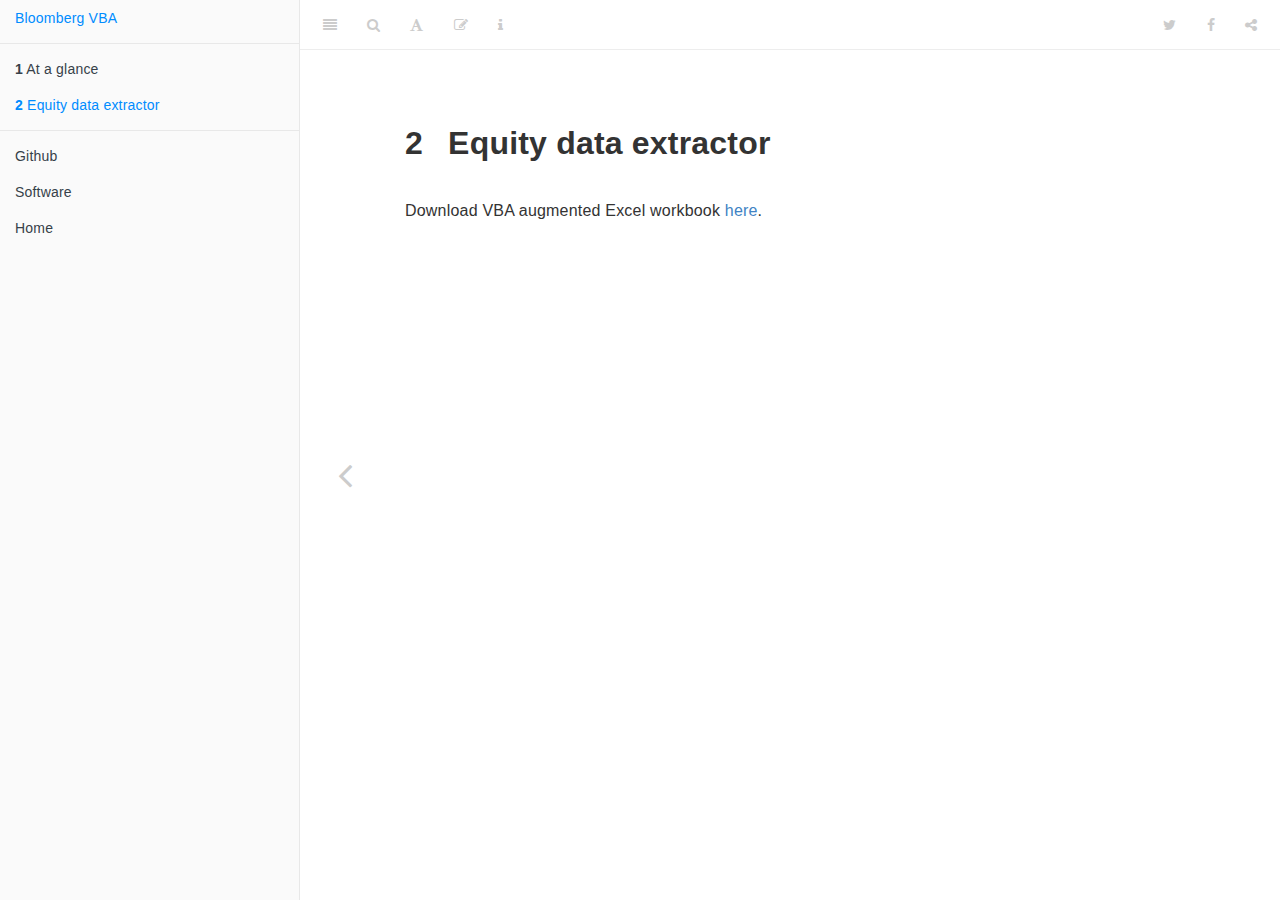
==== _book/equity-data-extractor.html @ 4c03744c "Initial commit" ====
<!DOCTYPE html>
<html xmlns="http://www.w3.org/1999/xhtml" lang="" xml:lang="">
<head>

  <meta charset="utf-8" />
  <meta http-equiv="X-UA-Compatible" content="IE=edge" />
  <title>2 Equity data extractor | Full stack data-science finance (small) project</title>
  <meta name="description" content="fintech" />
  <meta name="generator" content="bookdown 0.14 and GitBook 2.6.7" />

  <meta property="og:title" content="2 Equity data extractor | Full stack data-science finance (small) project" />
  <meta property="og:type" content="book" />
  
  
  <meta property="og:description" content="fintech" />
  <meta name="github-repo" content="bautheac/MLWorkshop" />

  <meta name="twitter:card" content="summary" />
  <meta name="twitter:title" content="2 Equity data extractor | Full stack data-science finance (small) project" />
  
  <meta name="twitter:description" content="fintech" />
  

<meta name="author" content="Olivier Bauthéac" />


<meta name="date" content="2019-10-09" />

  <meta name="viewport" content="width=device-width, initial-scale=1" />
  <meta name="apple-mobile-web-app-capable" content="yes" />
  <meta name="apple-mobile-web-app-status-bar-style" content="black" />
  
  
<link rel="prev" href="index.html"/>

<script src="book_assets/jquery-2.2.3/jquery.min.js"></script>
<link href="book_assets/gitbook-2.6.7/css/style.css" rel="stylesheet" />
<link href="book_assets/gitbook-2.6.7/css/plugin-table.css" rel="stylesheet" />
<link href="book_assets/gitbook-2.6.7/css/plugin-bookdown.css" rel="stylesheet" />
<link href="book_assets/gitbook-2.6.7/css/plugin-highlight.css" rel="stylesheet" />
<link href="book_assets/gitbook-2.6.7/css/plugin-search.css" rel="stylesheet" />
<link href="book_assets/gitbook-2.6.7/css/plugin-fontsettings.css" rel="stylesheet" />
<link href="book_assets/gitbook-2.6.7/css/plugin-clipboard.css" rel="stylesheet" />












<link rel="stylesheet" href="style.css" type="text/css" />
</head>

<body>



  <div class="book without-animation with-summary font-size-2 font-family-1" data-basepath=".">

    <div class="book-summary">
      <nav role="navigation">

<ul class="summary">
<li><a href="./">Bloomberg VBA</a></li>

<li class="divider"></li>
<li class="chapter" data-level="1" data-path="index.html"><a href="index.html"><i class="fa fa-check"></i><b>1</b> At a glance</a></li>
<li class="chapter" data-level="2" data-path="equity-data-extractor.html"><a href="equity-data-extractor.html"><i class="fa fa-check"></i><b>2</b> Equity data extractor</a></li>
<li class="divider"></li>
<li><a href="https://github.com/bautheac/BloombergVBA">Github</a></li>
<li><a href="http://bautheac.com/software.html">Software</a></li>
<li><a href="http://bautheac.com/index.html">Home</a></li>

</ul>

      </nav>
    </div>

    <div class="book-body">
      <div class="body-inner">
        <div class="book-header" role="navigation">
          <h1>
            <i class="fa fa-circle-o-notch fa-spin"></i><a href="./">Full stack data-science finance (small) project</a>
          </h1>
        </div>

        <div class="page-wrapper" tabindex="-1" role="main">
          <div class="page-inner">

            <section class="normal" id="section-">
<div id="equity-data-extractor" class="section level1">
<h1><span class="header-section-number">2</span> Equity data extractor</h1>
<p>Download VBA augmented Excel workbook <a href="./assets/pullit.xlsm">here</a>.</p>

</div>
<div id="disqus_thread"></div>
<script>
(function() { // DON'T EDIT BELOW THIS LINE
var d = document, s = d.createElement('script');
s.src = '//bautheac.disqus.com/embed.js';
s.setAttribute('data-timestamp', +new Date());
(d.head || d.body).appendChild(s);
})();
</script>
<noscript>Please enable JavaScript to view the
<a href="https://disqus.com/?ref_noscript">
  comments powered by Disqus.</a></noscript>
            </section>

          </div>
        </div>
      </div>
<a href="index.html" class="navigation navigation-prev navigation-unique" aria-label="Previous page"><i class="fa fa-angle-left"></i></a>

    </div>
  </div>
<script src="book_assets/gitbook-2.6.7/js/app.min.js"></script>
<script src="book_assets/gitbook-2.6.7/js/lunr.js"></script>
<script src="book_assets/gitbook-2.6.7/js/clipboard.min.js"></script>
<script src="book_assets/gitbook-2.6.7/js/plugin-search.js"></script>
<script src="book_assets/gitbook-2.6.7/js/plugin-sharing.js"></script>
<script src="book_assets/gitbook-2.6.7/js/plugin-fontsettings.js"></script>
<script src="book_assets/gitbook-2.6.7/js/plugin-bookdown.js"></script>
<script src="book_assets/gitbook-2.6.7/js/jquery.highlight.js"></script>
<script src="book_assets/gitbook-2.6.7/js/plugin-clipboard.js"></script>
<script>
gitbook.require(["gitbook"], function(gitbook) {
gitbook.start({
"sharing": {
"github": false,
"facebook": true,
"twitter": true,
"google": false,
"linkedin": false,
"weibo": false,
"instapaper": false,
"vk": false,
"all": ["facebook", "google", "twitter", "linkedin", "weibo", "instapaper"]
},
"fontsettings": {
"theme": "white",
"family": "sans",
"size": 2
},
"edit": {
"link": "https://github.com/bautheac/MLWorkshop/edit/master/01-equity.rmd",
"text": "Edit"
},
"history": {
"link": null,
"text": null
},
"download": null,
"toc": {
"collapse": "subsection"
}
});
});
</script>

</body>

</html>
---- _book/book_assets/gitbook-2.6.7/css/style.css ----
/*! normalize.css v2.1.0 | MIT License | git.io/normalize */img,legend{border:0}*,.fa{-webkit-font-smoothing:antialiased}.fa-ul>li,sub,sup{position:relative}.book .book-body .page-wrapper .page-inner section.normal hr:after,.book-langs-index .inner .languages:after,.buttons:after,.dropdown-menu .buttons:after{clear:both}body,html{-ms-text-size-adjust:100%;-webkit-text-size-adjust:100%}article,aside,details,figcaption,figure,footer,header,hgroup,main,nav,section,summary{display:block}audio,canvas,video{display:inline-block}.hidden,[hidden]{display:none}audio:not([controls]){display:none;height:0}html{font-family:sans-serif}body,figure{margin:0}a:focus{outline:dotted thin}a:active,a:hover{outline:0}h1{font-size:2em;margin:.67em 0}abbr[title]{border-bottom:1px dotted}b,strong{font-weight:700}dfn{font-style:italic}hr{-moz-box-sizing:content-box;box-sizing:content-box;height:0}mark{background:#ff0;color:#000}code,kbd,pre,samp{font-family:monospace,serif;font-size:1em}pre{white-space:pre-wrap}q{quotes:"\201C" "\201D" "\2018" "\2019"}small{font-size:80%}sub,sup{font-size:75%;line-height:0;vertical-align:baseline}sup{top:-.5em}sub{bottom:-.25em}svg:not(:root){overflow:hidden}fieldset{border:1px solid silver;margin:0 2px;padding:.35em .625em .75em}legend{padding:0}button,input,select,textarea{font-family:inherit;font-size:100%;margin:0}button,input{line-height:normal}button,select{text-transform:none}button,html input[type=button],input[type=reset],input[type=submit]{-webkit-appearance:button;cursor:pointer}button[disabled],html input[disabled]{cursor:default}input[type=checkbox],input[type=radio]{box-sizing:border-box;padding:0}input[type=search]{-webkit-appearance:textfield;-moz-box-sizing:content-box;-webkit-box-sizing:content-box;box-sizing:content-box}input[type=search]::-webkit-search-cancel-button{margin-right:10px;}button::-moz-focus-inner,input::-moz-focus-inner{border:0;padding:0}textarea{overflow:auto;vertical-align:top}table{border-collapse:collapse;border-spacing:0}/*!
 * Preboot v2
 *
 * Open sourced under MIT license by @mdo.
 * Some variables and mixins from Bootstrap (Apache 2 license).
 */.link-inherit,.link-inherit:focus,.link-inherit:hover{color:inherit}.fa,.fa-stack{display:inline-block}/*!
 *  Font Awesome 4.1.0 by @davegandy - http://fontawesome.io - @fontawesome
 *  License - http://fontawesome.io/license (Font: SIL OFL 1.1, CSS: MIT License)
 */@font-face{font-family:FontAwesome;src:url(./fontawesome/fontawesome-webfont.ttf?v=4.1.0) format('truetype');font-weight:400;font-style:normal}.fa{font-family:FontAwesome;font-style:normal;font-weight:400;line-height:1;-moz-osx-font-smoothing:grayscale}.book .book-header,.book .book-summary{font-family:"Helvetica Neue",Helvetica,Arial,sans-serif}.fa-lg{font-size:1.33333333em;line-height:.75em;vertical-align:-15%}.fa-2x{font-size:2em}.fa-3x{font-size:3em}.fa-4x{font-size:4em}.fa-5x{font-size:5em}.fa-fw{width:1.28571429em;text-align:center}.fa-ul{padding-left:0;margin-left:2.14285714em;list-style-type:none}.fa-li{position:absolute;left:-2.14285714em;width:2.14285714em;top:.14285714em;text-align:center}.fa-li.fa-lg{left:-1.85714286em}.fa-border{padding:.2em .25em .15em;border:.08em solid #eee;border-radius:.1em}.pull-right{float:right}.pull-left{float:left}.fa.pull-left{margin-right:.3em}.fa.pull-right{margin-left:.3em}.fa-spin{-webkit-animation:spin 2s infinite linear;-moz-animation:spin 2s infinite linear;-o-animation:spin 2s infinite linear;animation:spin 2s infinite linear}@-moz-keyframes spin{0%{-moz-transform:rotate(0)}100%{-moz-transform:rotate(359deg)}}@-webkit-keyframes spin{0%{-webkit-transform:rotate(0)}100%{-webkit-transform:rotate(359deg)}}@-o-keyframes spin{0%{-o-transform:rotate(0)}100%{-o-transform:rotate(359deg)}}@keyframes spin{0%{-webkit-transform:rotate(0);transform:rotate(0)}100%{-webkit-transform:rotate(359deg);transform:rotate(359deg)}}.fa-rotate-90{filter:progid:DXImageTransform.Microsoft.BasicImage(rotation=1);-webkit-transform:rotate(90deg);-moz-transform:rotate(90deg);-ms-transform:rotate(90deg);-o-transform:rotate(90deg);transform:rotate(90deg)}.fa-rotate-180{filter:progid:DXImageTransform.Microsoft.BasicImage(rotation=2);-webkit-transform:rotate(180deg);-moz-transform:rotate(180deg);-ms-transform:rotate(180deg);-o-transform:rotate(180deg);transform:rotate(180deg)}.fa-rotate-270{filter:progid:DXImageTransform.Microsoft.BasicImage(rotation=3);-webkit-transform:rotate(270deg);-moz-transform:rotate(270deg);-ms-transform:rotate(270deg);-o-transform:rotate(270deg);transform:rotate(270deg)}.fa-flip-horizontal{filter:progid:DXImageTransform.Microsoft.BasicImage(rotation=0, mirror=1);-webkit-transform:scale(-1,1);-moz-transform:scale(-1,1);-ms-transform:scale(-1,1);-o-transform:scale(-1,1);transform:scale(-1,1)}.fa-flip-vertical{filter:progid:DXImageTransform.Microsoft.BasicImage(rotation=2, mirror=1);-webkit-transform:scale(1,-1);-moz-transform:scale(1,-1);-ms-transform:scale(1,-1);-o-transform:scale(1,-1);transform:scale(1,-1)}.fa-stack{position:relative;width:2em;height:2em;line-height:2em;vertical-align:middle}.fa-stack-1x,.fa-stack-2x{position:absolute;left:0;width:100%;text-align:center}.fa-stack-1x{line-height:inherit}.fa-stack-2x{font-size:2em}.fa-inverse{color:#fff}.fa-glass:before{content:"\f000"}.fa-music:before{content:"\f001"}.fa-search:before{content:"\f002"}.fa-envelope-o:before{content:"\f003"}.fa-heart:before{content:"\f004"}.fa-star:before{content:"\f005"}.fa-star-o:before{content:"\f006"}.fa-user:before{content:"\f007"}.fa-film:before{content:"\f008"}.fa-th-large:before{content:"\f009"}.fa-th:before{content:"\f00a"}.fa-th-list:before{content:"\f00b"}.fa-check:before{content:"\f00c"}.fa-times:before{content:"\f00d"}.fa-search-plus:before{content:"\f00e"}.fa-search-minus:before{content:"\f010"}.fa-power-off:before{content:"\f011"}.fa-signal:before{content:"\f012"}.fa-cog:before,.fa-gear:before{content:"\f013"}.fa-trash-o:before{content:"\f014"}.fa-home:before{content:"\f015"}.fa-file-o:before{content:"\f016"}.fa-clock-o:before{content:"\f017"}.fa-road:before{content:"\f018"}.fa-download:before{content:"\f019"}.fa-arrow-circle-o-down:before{content:"\f01a"}.fa-arrow-circle-o-up:before{content:"\f01b"}.fa-inbox:before{content:"\f01c"}.fa-play-circle-o:before{content:"\f01d"}.fa-repeat:before,.fa-rotate-right:before{content:"\f01e"}.fa-refresh:before{content:"\f021"}.fa-list-alt:before{content:"\f022"}.fa-lock:before{content:"\f023"}.fa-flag:before{content:"\f024"}.fa-headphones:before{content:"\f025"}.fa-volume-off:before{content:"\f026"}.fa-volume-down:before{content:"\f027"}.fa-volume-up:before{content:"\f028"}.fa-qrcode:before{content:"\f029"}.fa-barcode:before{content:"\f02a"}.fa-tag:before{content:"\f02b"}.fa-tags:before{content:"\f02c"}.fa-book:before{content:"\f02d"}.fa-bookmark:before{content:"\f02e"}.fa-print:before{content:"\f02f"}.fa-camera:before{content:"\f030"}.fa-font:before{content:"\f031"}.fa-bold:before{content:"\f032"}.fa-italic:before{content:"\f033"}.fa-text-height:before{content:"\f034"}.fa-text-width:before{content:"\f035"}.fa-align-left:before{content:"\f036"}.fa-align-center:before{content:"\f037"}.fa-align-right:before{content:"\f038"}.fa-align-justify:before{content:"\f039"}.fa-list:before{content:"\f03a"}.fa-dedent:before,.fa-outdent:before{content:"\f03b"}.fa-indent:before{content:"\f03c"}.fa-video-camera:before{content:"\f03d"}.fa-image:before,.fa-photo:before,.fa-picture-o:before{content:"\f03e"}.fa-pencil:before{content:"\f040"}.fa-map-marker:before{content:"\f041"}.fa-adjust:before{content:"\f042"}.fa-tint:before{content:"\f043"}.fa-edit:before,.fa-pencil-square-o:before{content:"\f044"}.fa-share-square-o:before{content:"\f045"}.fa-check-square-o:before{content:"\f046"}.fa-arrows:before{content:"\f047"}.fa-step-backward:before{content:"\f048"}.fa-fast-backward:before{content:"\f049"}.fa-backward:before{content:"\f04a"}.fa-play:before{content:"\f04b"}.fa-pause:before{content:"\f04c"}.fa-stop:before{content:"\f04d"}.fa-forward:before{content:"\f04e"}.fa-fast-forward:before{content:"\f050"}.fa-step-forward:before{content:"\f051"}.fa-eject:before{content:"\f052"}.fa-chevron-left:before{content:"\f053"}.fa-chevron-right:before{content:"\f054"}.fa-plus-circle:before{content:"\f055"}.fa-minus-circle:before{content:"\f056"}.fa-times-circle:before{content:"\f057"}.fa-check-circle:before{content:"\f058"}.fa-question-circle:before{content:"\f059"}.fa-info-circle:before{content:"\f05a"}.fa-crosshairs:before{content:"\f05b"}.fa-times-circle-o:before{content:"\f05c"}.fa-check-circle-o:before{content:"\f05d"}.fa-ban:before{content:"\f05e"}.fa-arrow-left:before{content:"\f060"}.fa-arrow-right:before{content:"\f061"}.fa-arrow-up:before{content:"\f062"}.fa-arrow-down:before{content:"\f063"}.fa-mail-forward:before,.fa-share:before{content:"\f064"}.fa-expand:before{content:"\f065"}.fa-compress:before{content:"\f066"}.fa-plus:before{content:"\f067"}.fa-minus:before{content:"\f068"}.fa-asterisk:before{content:"\f069"}.fa-exclamation-circle:before{content:"\f06a"}.fa-gift:before{content:"\f06b"}.fa-leaf:before{content:"\f06c"}.fa-fire:before{content:"\f06d"}.fa-eye:before{content:"\f06e"}.fa-eye-slash:before{content:"\f070"}.fa-exclamation-triangle:before,.fa-warning:before{content:"\f071"}.fa-plane:before{content:"\f072"}.fa-calendar:before{content:"\f073"}.fa-random:before{content:"\f074"}.fa-comment:before{content:"\f075"}.fa-magnet:before{content:"\f076"}.fa-chevron-up:before{content:"\f077"}.fa-chevron-down:before{content:"\f078"}.fa-retweet:before{content:"\f079"}.fa-shopping-cart:before{content:"\f07a"}.fa-folder:before{content:"\f07b"}.fa-folder-open:before{content:"\f07c"}.fa-arrows-v:before{content:"\f07d"}.fa-arrows-h:before{content:"\f07e"}.fa-bar-chart-o:before{content:"\f080"}.fa-twitter-square:before{content:"\f081"}.fa-facebook-square:before{content:"\f082"}.fa-camera-retro:before{content:"\f083"}.fa-key:before{content:"\f084"}.fa-cogs:before,.fa-gears:before{content:"\f085"}.fa-comments:before{content:"\f086"}.fa-thumbs-o-up:before{content:"\f087"}.fa-thumbs-o-down:before{content:"\f088"}.fa-star-half:before{content:"\f089"}.fa-heart-o:before{content:"\f08a"}.fa-sign-out:before{content:"\f08b"}.fa-linkedin-square:before{content:"\f08c"}.fa-thumb-tack:before{content:"\f08d"}.fa-external-link:before{content:"\f08e"}.fa-sign-in:before{content:"\f090"}.fa-trophy:before{content:"\f091"}.fa-github-square:before{content:"\f092"}.fa-upload:before{content:"\f093"}.fa-lemon-o:before{content:"\f094"}.fa-phone:before{content:"\f095"}.fa-square-o:before{content:"\f096"}.fa-bookmark-o:before{content:"\f097"}.fa-phone-square:before{content:"\f098"}.fa-twitter:before{content:"\f099"}.fa-facebook:before{content:"\f09a"}.fa-github:before{content:"\f09b"}.fa-unlock:before{content:"\f09c"}.fa-credit-card:before{content:"\f09d"}.fa-rss:before{content:"\f09e"}.fa-hdd-o:before{content:"\f0a0"}.fa-bullhorn:before{content:"\f0a1"}.fa-bell:before{content:"\f0f3"}.fa-certificate:before{content:"\f0a3"}.fa-hand-o-right:before{content:"\f0a4"}.fa-hand-o-left:before{content:"\f0a5"}.fa-hand-o-up:before{content:"\f0a6"}.fa-hand-o-down:before{content:"\f0a7"}.fa-arrow-circle-left:before{content:"\f0a8"}.fa-arrow-circle-right:before{content:"\f0a9"}.fa-arrow-circle-up:before{content:"\f0aa"}.fa-arrow-circle-down:before{content:"\f0ab"}.fa-globe:before{content:"\f0ac"}.fa-wrench:before{content:"\f0ad"}.fa-tasks:before{content:"\f0ae"}.fa-filter:before{content:"\f0b0"}.fa-briefcase:before{content:"\f0b1"}.fa-arrows-alt:before{content:"\f0b2"}.fa-group:before,.fa-users:before{content:"\f0c0"}.fa-chain:before,.fa-link:before{content:"\f0c1"}.fa-cloud:before{content:"\f0c2"}.fa-flask:before{content:"\f0c3"}.fa-cut:before,.fa-scissors:before{content:"\f0c4"}.fa-copy:before,.fa-files-o:before{content:"\f0c5"}.fa-paperclip:before{content:"\f0c6"}.fa-floppy-o:before,.fa-save:before{content:"\f0c7"}.fa-square:before{content:"\f0c8"}.fa-bars:before,.fa-navicon:before,.fa-reorder:before{content:"\f0c9"}.fa-list-ul:before{content:"\f0ca"}.fa-list-ol:before{content:"\f0cb"}.fa-strikethrough:before{content:"\f0cc"}.fa-underline:before{content:"\f0cd"}.fa-table:before{content:"\f0ce"}.fa-magic:before{content:"\f0d0"}.fa-truck:before{content:"\f0d1"}.fa-pinterest:before{content:"\f0d2"}.fa-pinterest-square:before{content:"\f0d3"}.fa-google-plus-square:before{content:"\f0d4"}.fa-google-plus:before{content:"\f0d5"}.fa-money:before{content:"\f0d6"}.fa-caret-down:before{content:"\f0d7"}.fa-caret-up:before{content:"\f0d8"}.fa-caret-left:before{content:"\f0d9"}.fa-caret-right:before{content:"\f0da"}.fa-columns:before{content:"\f0db"}.fa-sort:before,.fa-unsorted:before{content:"\f0dc"}.fa-sort-desc:before,.fa-sort-down:before{content:"\f0dd"}.fa-sort-asc:before,.fa-sort-up:before{content:"\f0de"}.fa-envelope:before{content:"\f0e0"}.fa-linkedin:before{content:"\f0e1"}.fa-rotate-left:before,.fa-undo:before{content:"\f0e2"}.fa-gavel:before,.fa-legal:before{content:"\f0e3"}.fa-dashboard:before,.fa-tachometer:before{content:"\f0e4"}.fa-comment-o:before{content:"\f0e5"}.fa-comments-o:before{content:"\f0e6"}.fa-bolt:before,.fa-flash:before{content:"\f0e7"}.fa-sitemap:before{content:"\f0e8"}.fa-umbrella:before{content:"\f0e9"}.fa-clipboard:before,.fa-paste:before{content:"\f0ea"}.fa-lightbulb-o:before{content:"\f0eb"}.fa-exchange:before{content:"\f0ec"}.fa-cloud-download:before{content:"\f0ed"}.fa-cloud-upload:before{content:"\f0ee"}.fa-user-md:before{content:"\f0f0"}.fa-stethoscope:before{content:"\f0f1"}.fa-suitcase:before{content:"\f0f2"}.fa-bell-o:before{content:"\f0a2"}.fa-coffee:before{content:"\f0f4"}.fa-cutlery:before{content:"\f0f5"}.fa-file-text-o:before{content:"\f0f6"}.fa-building-o:before{content:"\f0f7"}.fa-hospital-o:before{content:"\f0f8"}.fa-ambulance:before{content:"\f0f9"}.fa-medkit:before{content:"\f0fa"}.fa-fighter-jet:before{content:"\f0fb"}.fa-beer:before{content:"\f0fc"}.fa-h-square:before{content:"\f0fd"}.fa-plus-square:before{content:"\f0fe"}.fa-angle-double-left:before{content:"\f100"}.fa-angle-double-right:before{content:"\f101"}.fa-angle-double-up:before{content:"\f102"}.fa-angle-double-down:before{content:"\f103"}.fa-angle-left:before{content:"\f104"}.fa-angle-right:before{content:"\f105"}.fa-angle-up:before{content:"\f106"}.fa-angle-down:before{content:"\f107"}.fa-desktop:before{content:"\f108"}.fa-laptop:before{content:"\f109"}.fa-tablet:before{content:"\f10a"}.fa-mobile-phone:before,.fa-mobile:before{content:"\f10b"}.fa-circle-o:before{content:"\f10c"}.fa-quote-left:before{content:"\f10d"}.fa-quote-right:before{content:"\f10e"}.fa-spinner:before{content:"\f110"}.fa-circle:before{content:"\f111"}.fa-mail-reply:before,.fa-reply:before{content:"\f112"}.fa-github-alt:before{content:"\f113"}.fa-folder-o:before{content:"\f114"}.fa-folder-open-o:before{content:"\f115"}.fa-smile-o:before{content:"\f118"}.fa-frown-o:before{content:"\f119"}.fa-meh-o:before{content:"\f11a"}.fa-gamepad:before{content:"\f11b"}.fa-keyboard-o:before{content:"\f11c"}.fa-flag-o:before{content:"\f11d"}.fa-flag-checkered:before{content:"\f11e"}.fa-terminal:before{content:"\f120"}.fa-code:before{content:"\f121"}.fa-mail-reply-all:before,.fa-reply-all:before{content:"\f122"}.fa-star-half-empty:before,.fa-star-half-full:before,.fa-star-half-o:before{content:"\f123"}.fa-location-arrow:before{content:"\f124"}.fa-crop:before{content:"\f125"}.fa-code-fork:before{content:"\f126"}.fa-chain-broken:before,.fa-unlink:before{content:"\f127"}.fa-question:before{content:"\f128"}.fa-info:before{content:"\f129"}.fa-exclamation:before{content:"\f12a"}.fa-superscript:before{content:"\f12b"}.fa-subscript:before{content:"\f12c"}.fa-eraser:before{content:"\f12d"}.fa-puzzle-piece:before{content:"\f12e"}.fa-microphone:before{content:"\f130"}.fa-microphone-slash:before{content:"\f131"}.fa-shield:before{content:"\f132"}.fa-calendar-o:before{content:"\f133"}.fa-fire-extinguisher:before{content:"\f134"}.fa-rocket:before{content:"\f135"}.fa-maxcdn:before{content:"\f136"}.fa-chevron-circle-left:before{content:"\f137"}.fa-chevron-circle-right:before{content:"\f138"}.fa-chevron-circle-up:before{content:"\f139"}.fa-chevron-circle-down:before{content:"\f13a"}.fa-html5:before{content:"\f13b"}.fa-css3:before{content:"\f13c"}.fa-anchor:before{content:"\f13d"}.fa-unlock-alt:before{content:"\f13e"}.fa-bullseye:before{content:"\f140"}.fa-ellipsis-h:before{content:"\f141"}.fa-ellipsis-v:before{content:"\f142"}.fa-rss-square:before{content:"\f143"}.fa-play-circle:before{content:"\f144"}.fa-ticket:before{content:"\f145"}.fa-minus-square:before{content:"\f146"}.fa-minus-square-o:before{content:"\f147"}.fa-level-up:before{content:"\f148"}.fa-level-down:before{content:"\f149"}.fa-check-square:before{content:"\f14a"}.fa-pencil-square:before{content:"\f14b"}.fa-external-link-square:before{content:"\f14c"}.fa-share-square:before{content:"\f14d"}.fa-compass:before{content:"\f14e"}.fa-caret-square-o-down:before,.fa-toggle-down:before{content:"\f150"}.fa-caret-square-o-up:before,.fa-toggle-up:before{content:"\f151"}.fa-caret-square-o-right:before,.fa-toggle-right:before{content:"\f152"}.fa-eur:before,.fa-euro:before{content:"\f153"}.fa-gbp:before{content:"\f154"}.fa-dollar:before,.fa-usd:before{content:"\f155"}.fa-inr:before,.fa-rupee:before{content:"\f156"}.fa-cny:before,.fa-jpy:before,.fa-rmb:before,.fa-yen:before{content:"\f157"}.fa-rouble:before,.fa-rub:before,.fa-ruble:before{content:"\f158"}.fa-krw:before,.fa-won:before{content:"\f159"}.fa-bitcoin:before,.fa-btc:before{content:"\f15a"}.fa-file:before{content:"\f15b"}.fa-file-text:before{content:"\f15c"}.fa-sort-alpha-asc:before{content:"\f15d"}.fa-sort-alpha-desc:before{content:"\f15e"}.fa-sort-amount-asc:before{content:"\f160"}.fa-sort-amount-desc:before{content:"\f161"}.fa-sort-numeric-asc:before{content:"\f162"}.fa-sort-numeric-desc:before{content:"\f163"}.fa-thumbs-up:before{content:"\f164"}.fa-thumbs-down:before{content:"\f165"}.fa-youtube-square:before{content:"\f166"}.fa-youtube:before{content:"\f167"}.fa-xing:before{content:"\f168"}.fa-xing-square:before{content:"\f169"}.fa-youtube-play:before{content:"\f16a"}.fa-dropbox:before{content:"\f16b"}.fa-stack-overflow:before{content:"\f16c"}.fa-instagram:before{content:"\f16d"}.fa-flickr:before{content:"\f16e"}.fa-adn:before{content:"\f170"}.fa-bitbucket:before{content:"\f171"}.fa-bitbucket-square:before{content:"\f172"}.fa-tumblr:before{content:"\f173"}.fa-tumblr-square:before{content:"\f174"}.fa-long-arrow-down:before{content:"\f175"}.fa-long-arrow-up:before{content:"\f176"}.fa-long-arrow-left:before{content:"\f177"}.fa-long-arrow-right:before{content:"\f178"}.fa-apple:before{content:"\f179"}.fa-windows:before{content:"\f17a"}.fa-android:before{content:"\f17b"}.fa-linux:before{content:"\f17c"}.fa-dribbble:before{content:"\f17d"}.fa-skype:before{content:"\f17e"}.fa-foursquare:before{content:"\f180"}.fa-trello:before{content:"\f181"}.fa-female:before{content:"\f182"}.fa-male:before{content:"\f183"}.fa-gittip:before{content:"\f184"}.fa-sun-o:before{content:"\f185"}.fa-moon-o:before{content:"\f186"}.fa-archive:before{content:"\f187"}.fa-bug:before{content:"\f188"}.fa-vk:before{content:"\f189"}.fa-weibo:before{content:"\f18a"}.fa-renren:before{content:"\f18b"}.fa-pagelines:before{content:"\f18c"}.fa-stack-exchange:before{content:"\f18d"}.fa-arrow-circle-o-right:before{content:"\f18e"}.fa-arrow-circle-o-left:before{content:"\f190"}.fa-caret-square-o-left:before,.fa-toggle-left:before{content:"\f191"}.fa-dot-circle-o:before{content:"\f192"}.fa-wheelchair:before{content:"\f193"}.fa-vimeo-square:before{content:"\f194"}.fa-try:before,.fa-turkish-lira:before{content:"\f195"}.fa-plus-square-o:before{content:"\f196"}.fa-space-shuttle:before{content:"\f197"}.fa-slack:before{content:"\f198"}.fa-envelope-square:before{content:"\f199"}.fa-wordpress:before{content:"\f19a"}.fa-openid:before{content:"\f19b"}.fa-bank:before,.fa-institution:before,.fa-university:before{content:"\f19c"}.fa-graduation-cap:before,.fa-mortar-board:before{content:"\f19d"}.fa-yahoo:before{content:"\f19e"}.fa-google:before{content:"\f1a0"}.fa-reddit:before{content:"\f1a1"}.fa-reddit-square:before{content:"\f1a2"}.fa-stumbleupon-circle:before{content:"\f1a3"}.fa-stumbleupon:before{content:"\f1a4"}.fa-delicious:before{content:"\f1a5"}.fa-digg:before{content:"\f1a6"}.fa-pied-piper-square:before,.fa-pied-piper:before{content:"\f1a7"}.fa-pied-piper-alt:before{content:"\f1a8"}.fa-drupal:before{content:"\f1a9"}.fa-joomla:before{content:"\f1aa"}.fa-language:before{content:"\f1ab"}.fa-fax:before{content:"\f1ac"}.fa-building:before{content:"\f1ad"}.fa-child:before{content:"\f1ae"}.fa-paw:before{content:"\f1b0"}.fa-spoon:before{content:"\f1b1"}.fa-cube:before{content:"\f1b2"}.fa-cubes:before{content:"\f1b3"}.fa-behance:before{content:"\f1b4"}.fa-behance-square:before{content:"\f1b5"}.fa-steam:before{content:"\f1b6"}.fa-steam-square:before{content:"\f1b7"}.fa-recycle:before{content:"\f1b8"}.fa-automobile:before,.fa-car:before{content:"\f1b9"}.fa-cab:before,.fa-taxi:before{content:"\f1ba"}.fa-tree:before{content:"\f1bb"}.fa-spotify:before{content:"\f1bc"}.fa-deviantart:before{content:"\f1bd"}.fa-soundcloud:before{content:"\f1be"}.fa-database:before{content:"\f1c0"}.fa-file-pdf-o:before{content:"\f1c1"}.fa-file-word-o:before{content:"\f1c2"}.fa-file-excel-o:before{content:"\f1c3"}.fa-file-powerpoint-o:before{content:"\f1c4"}.fa-file-image-o:before,.fa-file-photo-o:before,.fa-file-picture-o:before{content:"\f1c5"}.fa-file-archive-o:before,.fa-file-zip-o:before{content:"\f1c6"}.fa-file-audio-o:before,.fa-file-sound-o:before{content:"\f1c7"}.fa-file-movie-o:before,.fa-file-video-o:before{content:"\f1c8"}.fa-file-code-o:before{content:"\f1c9"}.fa-vine:before{content:"\f1ca"}.fa-codepen:before{content:"\f1cb"}.fa-jsfiddle:before{content:"\f1cc"}.fa-life-bouy:before,.fa-life-ring:before,.fa-life-saver:before,.fa-support:before{content:"\f1cd"}.fa-circle-o-notch:before{content:"\f1ce"}.fa-ra:before,.fa-rebel:before{content:"\f1d0"}.fa-empire:before,.fa-ge:before{content:"\f1d1"}.fa-git-square:before{content:"\f1d2"}.fa-git:before{content:"\f1d3"}.fa-hacker-news:before{content:"\f1d4"}.fa-tencent-weibo:before{content:"\f1d5"}.fa-qq:before{content:"\f1d6"}.fa-wechat:before,.fa-weixin:before{content:"\f1d7"}.fa-paper-plane:before,.fa-send:before{content:"\f1d8"}.fa-paper-plane-o:before,.fa-send-o:before{content:"\f1d9"}.fa-history:before{content:"\f1da"}.fa-circle-thin:before{content:"\f1db"}.fa-header:before{content:"\f1dc"}.fa-paragraph:before{content:"\f1dd"}.fa-sliders:before{content:"\f1de"}.fa-share-alt:before{content:"\f1e0"}.fa-share-alt-square:before{content:"\f1e1"}.fa-bomb:before{content:"\f1e2"}.book-langs-index{width:100%;height:100%;padding:40px 0;margin:0;overflow:auto}@media (max-width:600px){.book-langs-index{padding:0}}.book-langs-index .inner{max-width:600px;width:100%;margin:0 auto;padding:30px;background:#fff;border-radius:3px}.book-langs-index .inner h3{margin:0}.book-langs-index .inner .languages{list-style:none;padding:20px 30px;margin-top:20px;border-top:1px solid #eee}.book-langs-index .inner .languages:after,.book-langs-index .inner .languages:before{content:" ";display:table;line-height:0}.book-langs-index .inner .languages li{width:50%;float:left;padding:10px 5px;font-size:16px}@media (max-width:600px){.book-langs-index .inner .languages li{width:100%;max-width:100%}}.book .book-header{overflow:visible;height:50px;padding:0 8px;z-index:2;font-size:.85em;color:#7e888b;background:0 0}.book .book-header .btn{display:block;height:50px;padding:0 15px;border-bottom:none;color:#ccc;text-transform:uppercase;line-height:50px;-webkit-box-shadow:none!important;box-shadow:none!important;position:relative;font-size:14px}.book .book-header .btn:hover{position:relative;text-decoration:none;color:#444;background:0 0}.book .book-header h1{margin:0;font-size:20px;font-weight:200;text-align:center;line-height:50px;opacity:0;padding-left:200px;padding-right:200px;-webkit-transition:opacity .2s ease;-moz-transition:opacity .2s ease;-o-transition:opacity .2s ease;transition:opacity .2s ease;overflow:hidden;text-overflow:ellipsis;white-space:nowrap}.book .book-header h1 a,.book .book-header h1 a:hover{color:inherit;text-decoration:none}@media (max-width:1000px){.book .book-header h1{display:none}}.book .book-header h1 i{display:none}.book .book-header:hover h1{opacity:1}.book.is-loading .book-header h1 i{display:inline-block}.book.is-loading .book-header h1 a{display:none}.dropdown{position:relative}.dropdown-menu{position:absolute;top:100%;left:0;z-index:100;display:none;float:left;min-width:160px;padding:0;margin:2px 0 0;list-style:none;font-size:14px;background-color:#fafafa;border:1px solid rgba(0,0,0,.07);border-radius:1px;-webkit-box-shadow:0 6px 12px rgba(0,0,0,.175);box-shadow:0 6px 12px rgba(0,0,0,.175);background-clip:padding-box}.dropdown-menu.open{display:block}.dropdown-menu.dropdown-left{left:auto;right:4%}.dropdown-menu.dropdown-left .dropdown-caret{right:14px;left:auto}.dropdown-menu .dropdown-caret{position:absolute;top:-8px;left:14px;width:18px;height:10px;float:left;overflow:hidden}.dropdown-menu .dropdown-caret .caret-inner,.dropdown-menu .dropdown-caret .caret-outer{display:inline-block;top:0;border-left:9px solid transparent;border-right:9px solid transparent;position:absolute}.dropdown-menu .dropdown-caret .caret-outer{border-bottom:9px solid rgba(0,0,0,.1);height:auto;left:0;width:auto;margin-left:-1px}.dropdown-menu .dropdown-caret .caret-inner{margin-top:-1px;top:1px;border-bottom:9px solid #fafafa}.dropdown-menu .buttons{border-bottom:1px solid rgba(0,0,0,.07)}.dropdown-menu .buttons:after,.dropdown-menu .buttons:before{content:" ";display:table;line-height:0}.dropdown-menu .buttons:last-child{border-bottom:none}.dropdown-menu .buttons .button{border:0;background-color:transparent;color:#a6a6a6;width:100%;text-align:center;float:left;line-height:1.42857143;padding:8px 4px}.alert,.dropdown-menu .buttons .button:hover{color:#444}.dropdown-menu .buttons .button:focus,.dropdown-menu .buttons .button:hover{outline:0}.dropdown-menu .buttons .button.size-2{width:50%}.dropdown-menu .buttons .button.size-3{width:33%}.alert{padding:15px;margin-bottom:20px;background:#eee;border-bottom:5px solid #ddd}.alert-success{background:#dff0d8;border-color:#d6e9c6;color:#3c763d}.alert-info{background:#d9edf7;border-color:#bce8f1;color:#31708f}.alert-danger{background:#f2dede;border-color:#ebccd1;color:#a94442}.alert-warning{background:#fcf8e3;border-color:#faebcc;color:#8a6d3b}.book .book-summary{position:absolute;top:0;left:-300px;bottom:0;z-index:1;width:300px;color:#364149;background:#fafafa;border-right:1px solid rgba(0,0,0,.07);-webkit-transition:left 250ms ease;-moz-transition:left 250ms ease;-o-transition:left 250ms ease;transition:left 250ms ease}.book .book-summary ul.summary{position:absolute;top:0;left:0;right:0;bottom:0;overflow-y:auto;list-style:none;margin:0;padding:0;-webkit-transition:top .5s ease;-moz-transition:top .5s ease;-o-transition:top .5s ease;transition:top .5s ease}.book .book-summary ul.summary li{list-style:none}.book .book-summary ul.summary li.divider{height:1px;margin:7px 0;overflow:hidden;background:rgba(0,0,0,.07)}.book .book-summary ul.summary li i.fa-check{display:none;position:absolute;right:9px;top:16px;font-size:9px;color:#3c3}.book .book-summary ul.summary li.done>a{color:#364149;font-weight:400}.book .book-summary ul.summary li.done>a i{display:inline}.book .book-summary ul.summary li a,.book .book-summary ul.summary li span{display:block;padding:10px 15px;border-bottom:none;color:#364149;background:0 0;text-overflow:ellipsis;overflow:hidden;white-space:nowrap;position:relative}.book .book-summary ul.summary li span{cursor:not-allowed;opacity:.3;filter:alpha(opacity=30)}.book .book-summary ul.summary li a:hover,.book .book-summary ul.summary li.active>a{color:#008cff;background:0 0;text-decoration:none}.book .book-summary ul.summary li ul{padding-left:20px}@media (max-width:600px){.book .book-summary{width:calc(100% - 60px);bottom:0;left:-100%}}.book.with-summary .book-summary{left:0}.book.without-animation .book-summary{-webkit-transition:none!important;-moz-transition:none!important;-o-transition:none!important;transition:none!important}.book{position:relative;width:100%;height:100%}.book .book-body,.book .book-body .body-inner{position:absolute;top:0;left:0;overflow-y:auto;bottom:0;right:0}.book .book-body{color:#000;background:#fff;-webkit-transition:left 250ms ease;-moz-transition:left 250ms ease;-o-transition:left 250ms ease;transition:left 250ms ease}.book .book-body .page-wrapper{position:relative;outline:0}.book .book-body .page-wrapper .page-inner{max-width:800px;margin:0 auto;padding:20px 0 40px}.book .book-body .page-wrapper .page-inner section{margin:0;padding:5px 15px;background:#fff;border-radius:2px;line-height:1.7;font-size:1.6rem}.book .book-body .page-wrapper .page-inner .btn-group .btn{border-radius:0;background:#eee;border:0}@media (max-width:1240px){.book .book-body{-webkit-transition:-webkit-transform 250ms ease;-moz-transition:-moz-transform 250ms ease;-o-transition:-o-transform 250ms ease;transition:transform 250ms ease;padding-bottom:20px}.book .book-body .body-inner{position:static;min-height:calc(100% - 50px)}}@media (min-width:600px){.book.with-summary .book-body{left:300px}}@media (max-width:600px){.book.with-summary{overflow:hidden}.book.with-summary .book-body{-webkit-transform:translate(calc(100% - 60px),0);-moz-transform:translate(calc(100% - 60px),0);-ms-transform:translate(calc(100% - 60px),0);-o-transform:translate(calc(100% - 60px),0);transform:translate(calc(100% - 60px),0)}}.book.without-animation .book-body{-webkit-transition:none!important;-moz-transition:none!important;-o-transition:none!important;transition:none!important}.buttons:after,.buttons:before{content:" ";display:table;line-height:0}.button{border:0;background:#eee;color:#666;width:100%;text-align:center;float:left;line-height:1.42857143;padding:8px 4px}.button:hover{color:#444}.button:focus,.button:hover{outline:0}.button.size-2{width:50%}.button.size-3{width:33%}.book .book-body .page-wrapper .page-inner section{display:none}.book .book-body .page-wrapper .page-inner section.normal{display:block;word-wrap:break-word;overflow:hidden;color:#333;line-height:1.7;text-size-adjust:100%;-ms-text-size-adjust:100%;-webkit-text-size-adjust:100%;-moz-text-size-adjust:100%}.book .book-body .page-wrapper .page-inner section.normal *{box-sizing:border-box;-webkit-box-sizing:border-box;}.book .book-body .page-wrapper .page-inner section.normal>:first-child{margin-top:0!important}.book .book-body .page-wrapper .page-inner section.normal>:last-child{margin-bottom:0!important}.book .book-body .page-wrapper .page-inner section.normal blockquote,.book .book-body .page-wrapper .page-inner section.normal code,.book .book-body .page-wrapper .page-inner section.normal figure,.book .book-body .page-wrapper .page-inner section.normal img,.book .book-body .page-wrapper .page-inner section.normal pre,.book .book-body .page-wrapper .page-inner section.normal table,.book .book-body .page-wrapper .page-inner section.normal tr{page-break-inside:avoid}.book .book-body .page-wrapper .page-inner section.normal h2,.book .book-body .page-wrapper .page-inner section.normal h3,.book .book-body .page-wrapper .page-inner section.normal h4,.book .book-body .page-wrapper .page-inner section.normal h5,.book .book-body .page-wrapper .page-inner section.normal p{orphans:3;widows:3}.book .book-body .page-wrapper .page-inner section.normal h1,.book .book-body .page-wrapper .page-inner section.normal h2,.book .book-body .page-wrapper .page-inner section.normal h3,.book .book-body .page-wrapper .page-inner section.normal h4,.book .book-body .page-wrapper .page-inner section.normal h5{page-break-after:avoid}.book .book-body .page-wrapper .page-inner section.normal b,.book .book-body .page-wrapper .page-inner section.normal strong{font-weight:700}.book .book-body .page-wrapper .page-inner section.normal em{font-style:italic}.book .book-body .page-wrapper .page-inner section.normal blockquote,.book .book-body .page-wrapper .page-inner section.normal dl,.book .book-body .page-wrapper .page-inner section.normal ol,.book .book-body .page-wrapper .page-inner section.normal p,.book .book-body .page-wrapper .page-inner section.normal table,.book .book-body .page-wrapper .page-inner section.normal ul{margin-top:0;margin-bottom:.85em}.book .book-body .page-wrapper .page-inner section.normal a{color:#4183c4;text-decoration:none;background:0 0}.book .book-body .page-wrapper .page-inner section.normal a:active,.book .book-body .page-wrapper .page-inner section.normal a:focus,.book .book-body .page-wrapper .page-inner section.normal a:hover{outline:0;text-decoration:underline}.book .book-body .page-wrapper .page-inner section.normal img{border:0;max-width:100%}.book .book-body .page-wrapper .page-inner section.normal hr{height:4px;padding:0;margin:1.7em 0;overflow:hidden;background-color:#e7e7e7;border:none}.book .book-body .page-wrapper .page-inner section.normal hr:after,.book .book-body .page-wrapper .page-inner section.normal hr:before{display:table;content:" "}.book .book-body .page-wrapper .page-inner section.normal h1,.book .book-body .page-wrapper .page-inner section.normal h2,.book .book-body .page-wrapper .page-inner section.normal h3,.book .book-body .page-wrapper .page-inner section.normal h4,.book .book-body .page-wrapper .page-inner section.normal h5,.book .book-body .page-wrapper .page-inner section.normal h6{margin-top:1.275em;margin-bottom:.85em;}.book .book-body .page-wrapper .page-inner section.normal h1{font-size:2em}.book .book-body .page-wrapper .page-inner section.normal h2{font-size:1.75em}.book .book-body .page-wrapper .page-inner section.normal h3{font-size:1.5em}.book .book-body .page-wrapper .page-inner section.normal h4{font-size:1.25em}.book .book-body .page-wrapper .page-inner section.normal h5{font-size:1em}.book .book-body .page-wrapper .page-inner section.normal h6{font-size:1em;color:#777}.book .book-body .page-wrapper .page-inner section.normal code,.book .book-body .page-wrapper .page-inner section.normal pre{font-family:Consolas,"Liberation Mono",Menlo,Courier,monospace;direction:ltr;border:none;color:inherit}.book .book-body .page-wrapper .page-inner section.normal pre{overflow:auto;word-wrap:normal;margin:0 0 1.275em;padding:.85em 1em;background:#f7f7f7}.book .book-body .page-wrapper .page-inner section.normal pre>code{display:inline;max-width:initial;padding:0;margin:0;overflow:initial;line-height:inherit;font-size:.85em;white-space:pre;background:0 0}.book .book-body .page-wrapper .page-inner section.normal pre>code:after,.book .book-body .page-wrapper .page-inner section.normal pre>code:before{content:normal}.book .book-body .page-wrapper .page-inner section.normal code{padding:.2em;margin:0;font-size:.85em;background-color:#f7f7f7}.book .book-body .page-wrapper .page-inner section.normal code:after,.book .book-body .page-wrapper .page-inner section.normal code:before{letter-spacing:-.2em;content:"\00a0"}.book .book-body .page-wrapper .page-inner section.normal ol,.book .book-body .page-wrapper .page-inner section.normal ul{padding:0 0 0 2em;margin:0 0 .85em}.book .book-body .page-wrapper .page-inner section.normal ol ol,.book .book-body .page-wrapper .page-inner section.normal ol ul,.book .book-body .page-wrapper .page-inner section.normal ul ol,.book .book-body .page-wrapper .page-inner section.normal ul ul{margin-top:0;margin-bottom:0}.book .book-body .page-wrapper .page-inner section.normal ol ol{list-style-type:lower-roman}.book .book-body .page-wrapper .page-inner section.normal blockquote{margin:0 0 .85em;padding:0 15px;opacity:0.75;border-left:4px solid #dcdcdc}.book .book-body .page-wrapper .page-inner section.normal blockquote:first-child{margin-top:0}.book .book-body .page-wrapper .page-inner section.normal blockquote:last-child{margin-bottom:0}.book .book-body .page-wrapper .page-inner section.normal dl{padding:0}.book .book-body .page-wrapper .page-inner section.normal dl dt{padding:0;margin-top:.85em;font-style:italic;font-weight:700}.book .book-body .page-wrapper .page-inner section.normal dl dd{padding:0 .85em;margin-bottom:.85em}.book .book-body .page-wrapper .page-inner section.normal dd{margin-left:0}.book .book-body .page-wrapper .page-inner section.normal .glossary-term{cursor:help;text-decoration:underline}.book .book-body .navigation{position:absolute;top:50px;bottom:0;margin:0;max-width:150px;min-width:90px;display:flex;justify-content:center;align-content:center;flex-direction:column;font-size:40px;color:#ccc;text-align:center;-webkit-transition:all 350ms ease;-moz-transition:all 350ms ease;-o-transition:all 350ms ease;transition:all 350ms ease}.book .book-body .navigation:hover{text-decoration:none;color:#444}.book .book-body .navigation.navigation-next{right:0}.book .book-body .navigation.navigation-prev{left:0}@media (max-width:1240px){.book .book-body .navigation{position:static;top:auto;max-width:50%;width:50%;display:inline-block;float:left}.book .book-body .navigation.navigation-unique{max-width:100%;width:100%}}.book .book-body .page-wrapper .page-inner section.glossary{margin-bottom:40px}.book .book-body .page-wrapper .page-inner section.glossary h2 a,.book .book-body .page-wrapper .page-inner section.glossary h2 a:hover{color:inherit;text-decoration:none}.book .book-body .page-wrapper .page-inner section.glossary .glossary-index{list-style:none;margin:0;padding:0}.book .book-body .page-wrapper .page-inner section.glossary .glossary-index li{display:inline;margin:0 8px;white-space:nowrap}*{-webkit-box-sizing:border-box;-moz-box-sizing:border-box;box-sizing:border-box;-webkit-overflow-scrolling:touch;-webkit-tap-highlight-color:transparent;-webkit-text-size-adjust:none;-webkit-touch-callout:none}a{text-decoration:none}body,html{height:100%}html{font-size:62.5%}body{text-rendering:optimizeLegibility;font-smoothing:antialiased;font-family:"Helvetica Neue",Helvetica,Arial,sans-serif;font-size:14px;letter-spacing:.2px;text-size-adjust:100%}
.book .book-summary ul.summary li a span {display:inline;padding:initial;overflow:visible;cursor:auto;opacity:1;}
---- _book/book_assets/gitbook-2.6.7/css/plugin-table.css ----
.book .book-body .page-wrapper .page-inner section.normal table{display:table;width:100%;border-collapse:collapse;border-spacing:0;overflow:auto}.book .book-body .page-wrapper .page-inner section.normal table td,.book .book-body .page-wrapper .page-inner section.normal table th{padding:6px 13px;border:1px solid #ddd}.book .book-body .page-wrapper .page-inner section.normal table tr{background-color:#fff;border-top:1px solid #ccc}.book .book-body .page-wrapper .page-inner section.normal table tr:nth-child(2n){background-color:#f8f8f8}.book .book-body .page-wrapper .page-inner section.normal table th{font-weight:700}
---- _book/book_assets/gitbook-2.6.7/css/plugin-bookdown.css ----
.book .book-header h1 {
  padding-left: 20px;
  padding-right: 20px;
}
.book .book-header.fixed {
  position: fixed;
  right: 0;
  top: 0;
  left: 0;
  border-bottom: 1px solid rgba(0,0,0,.07);
}
span.search-highlight {
  background-color: #ffff88;
}
@media (min-width: 600px) {
  .book.with-summary .book-header.fixed {
    left: 300px;
  }
}
@media (max-width: 1240px) {
  .book .book-body.fixed {
    top: 50px;
  }
  .book .book-body.fixed .body-inner {
    top: auto;
  }
}
@media (max-width: 600px) {
  .book.with-summary .book-header.fixed {
    left: calc(100% - 60px);
    min-width: 300px;
  }
  .book.with-summary .book-body {
    transform: none;
    left: calc(100% - 60px);
    min-width: 300px;
  }
  .book .book-body.fixed {
    top: 0;
  }
}

.book .book-body.fixed .body-inner {
  top: 50px;
}
.book .book-body .page-wrapper .page-inner section.normal sub, .book .book-body .page-wrapper .page-inner section.normal sup {
  font-size: 85%;
}

@media print {
  .book .book-summary, .book .book-body .book-header, .fa {
    display: none !important;
  }
  .book .book-body.fixed {
    left: 0px;
  }
  .book .book-body,.book .book-body .body-inner, .book.with-summary {
    overflow: visible !important;
  }
}
.kable_wrapper {
  border-spacing: 20px 0;
  border-collapse: separate;
  border: none;
  margin: auto;
}
.kable_wrapper > tbody > tr > td {
  vertical-align: top;
}
.book .book-body .page-wrapper .page-inner section.normal table tr.header {
  border-top-width: 2px;
}
.book .book-body .page-wrapper .page-inner section.normal table tr:last-child td {
  border-bottom-width: 2px;
}
.book .book-body .page-wrapper .page-inner section.normal table td, .book .book-body .page-wrapper .page-inner section.normal table th {
  border-left: none;
  border-right: none;
}
.book .book-body .page-wrapper .page-inner section.normal table.kable_wrapper > tbody > tr, .book .book-body .page-wrapper .page-inner section.normal table.kable_wrapper > tbody > tr > td {
  border-top: none;
}
.book .book-body .page-wrapper .page-inner section.normal table.kable_wrapper > tbody > tr:last-child > td {
    border-bottom: none;
}

div.theorem, div.lemma, div.corollary, div.proposition, div.conjecture {
  font-style: italic;
}
span.theorem, span.lemma, span.corollary, span.proposition, span.conjecture {
  font-style: normal;
}
div.proof:after {
  content: "\25a2";
  float: right;
}
.header-section-number {
  padding-right: .5em;
}
---- _book/book_assets/gitbook-2.6.7/css/plugin-highlight.css ----
.book .book-body .page-wrapper .page-inner section.normal pre,
.book .book-body .page-wrapper .page-inner section.normal code {
  /* http://jmblog.github.com/color-themes-for-google-code-highlightjs */
  /* Tomorrow Comment */
  /* Tomorrow Red */
  /* Tomorrow Orange */
  /* Tomorrow Yellow */
  /* Tomorrow Green */
  /* Tomorrow Aqua */
  /* Tomorrow Blue */
  /* Tomorrow Purple */
}
.book .book-body .page-wrapper .page-inner section.normal pre .hljs-comment,
.book .book-body .page-wrapper .page-inner section.normal code .hljs-comment,
.book .book-body .page-wrapper .page-inner section.normal pre .hljs-title,
.book .book-body .page-wrapper .page-inner section.normal code .hljs-title {
  color: #8e908c;
}
.book .book-body .page-wrapper .page-inner section.normal pre .hljs-variable,
.book .book-body .page-wrapper .page-inner section.normal code .hljs-variable,
.book .book-body .page-wrapper .page-inner section.normal pre .hljs-attribute,
.book .book-body .page-wrapper .page-inner section.normal code .hljs-attribute,
.book .book-body .page-wrapper .page-inner section.normal pre .hljs-tag,
.book .book-body .page-wrapper .page-inner section.normal code .hljs-tag,
.book .book-body .page-wrapper .page-inner section.normal pre .hljs-regexp,
.book .book-body .page-wrapper .page-inner section.normal code .hljs-regexp,
.book .book-body .page-wrapper .page-inner section.normal pre .ruby .hljs-constant,
.book .book-body .page-wrapper .page-inner section.normal code .ruby .hljs-constant,
.book .book-body .page-wrapper .page-inner section.normal pre .xml .hljs-tag .hljs-title,
.book .book-body .page-wrapper .page-inner section.normal code .xml .hljs-tag .hljs-title,
.book .book-body .page-wrapper .page-inner section.normal pre .xml .hljs-pi,
.book .book-body .page-wrapper .page-inner section.normal code .xml .hljs-pi,
.book .book-body .page-wrapper .page-inner section.normal pre .xml .hljs-doctype,
.book .book-body .page-wrapper .page-inner section.normal code .xml .hljs-doctype,
.book .book-body .page-wrapper .page-inner section.normal pre .html .hljs-doctype,
.book .book-body .page-wrapper .page-inner section.normal code .html .hljs-doctype,
.book .book-body .page-wrapper .page-inner section.normal pre .css .hljs-id,
.book .book-body .page-wrapper .page-inner section.normal code .css .hljs-id,
.book .book-body .page-wrapper .page-inner section.normal pre .css .hljs-class,
.book .book-body .page-wrapper .page-inner section.normal code .css .hljs-class,
.book .book-body .page-wrapper .page-inner section.normal pre .css .hljs-pseudo,
.book .book-body .page-wrapper .page-inner section.normal code .css .hljs-pseudo {
  color: #c82829;
}
.book .book-body .page-wrapper .page-inner section.normal pre .hljs-number,
.book .book-body .page-wrapper .page-inner section.normal code .hljs-number,
.book .book-body .page-wrapper .page-inner section.normal pre .hljs-preprocessor,
.book .book-body .page-wrapper .page-inner section.normal code .hljs-preprocessor,
.book .book-body .page-wrapper .page-inner section.normal pre .hljs-pragma,
.book .book-body .page-wrapper .page-inner section.normal code .hljs-pragma,
.book .book-body .page-wrapper .page-inner section.normal pre .hljs-built_in,
.book .book-body .page-wrapper .page-inner section.normal code .hljs-built_in,
.book .book-body .page-wrapper .page-inner section.normal pre .hljs-literal,
.book .book-body .page-wrapper .page-inner section.normal code .hljs-literal,
.book .book-body .page-wrapper .page-inner section.normal pre .hljs-params,
.book .book-body .page-wrapper .page-inner section.normal code .hljs-params,
.book .book-body .page-wrapper .page-inner section.normal pre .hljs-constant,
.book .book-body .page-wrapper .page-inner section.normal code .hljs-constant {
  color: #f5871f;
}
.book .book-body .page-wrapper .page-inner section.normal pre .ruby .hljs-class .hljs-title,
.book .book-body .page-wrapper .page-inner section.normal code .ruby .hljs-class .hljs-title,
.book .book-body .page-wrapper .page-inner section.normal pre .css .hljs-rules .hljs-attribute,
.book .book-body .page-wrapper .page-inner section.normal code .css .hljs-rules .hljs-attribute {
  color: #eab700;
}
.book .book-body .page-wrapper .page-inner section.normal pre .hljs-string,
.book .book-body .page-wrapper .page-inner section.normal code .hljs-string,
.book .book-body .page-wrapper .page-inner section.normal pre .hljs-value,
.book .book-body .page-wrapper .page-inner section.normal code .hljs-value,
.book .book-body .page-wrapper .page-inner section.normal pre .hljs-inheritance,
.book .book-body .page-wrapper .page-inner section.normal code .hljs-inheritance,
.book .book-body .page-wrapper .page-inner section.normal pre .hljs-header,
.book .book-body .page-wrapper .page-inner section.normal code .hljs-header,
.book .book-body .page-wrapper .page-inner section.normal pre .ruby .hljs-symbol,
.book .book-body .page-wrapper .page-inner section.normal code .ruby .hljs-symbol,
.book .book-body .page-wrapper .page-inner section.normal pre .xml .hljs-cdata,
.book .book-body .page-wrapper .page-inner section.normal code .xml .hljs-cdata {
  color: #718c00;
}
.book .book-body .page-wrapper .page-inner section.normal pre .css .hljs-hexcolor,
.book .book-body .page-wrapper .page-inner section.normal code .css .hljs-hexcolor {
  color: #3e999f;
}
.book .book-body .page-wrapper .page-inner section.normal pre .hljs-function,
.book .book-body .page-wrapper .page-inner section.normal code .hljs-function,
.book .book-body .page-wrapper .page-inner section.normal pre .python .hljs-decorator,
.book .book-body .page-wrapper .page-inner section.normal code .python .hljs-decorator,
.book .book-body .page-wrapper .page-inner section.normal pre .python .hljs-title,
.book .book-body .page-wrapper .page-inner section.normal code .python .hljs-title,
.book .book-body .page-wrapper .page-inner section.normal pre .ruby .hljs-function .hljs-title,
.book .book-body .page-wrapper .page-inner section.normal code .ruby .hljs-function .hljs-title,
.book .book-body .page-wrapper .page-inner section.normal pre .ruby .hljs-title .hljs-keyword,
.book .book-body .page-wrapper .page-inner section.normal code .ruby .hljs-title .hljs-keyword,
.book .book-body .page-wrapper .page-inner section.normal pre .perl .hljs-sub,
.book .book-body .page-wrapper .page-inner section.normal code .perl .hljs-sub,
.book .book-body .page-wrapper .page-inner section.normal pre .javascript .hljs-title,
.book .book-body .page-wrapper .page-inner section.normal code .javascript .hljs-title,
.book .book-body .page-wrapper .page-inner section.normal pre .coffeescript .hljs-title,
.book .book-body .page-wrapper .page-inner section.normal code .coffeescript .hljs-title {
  color: #4271ae;
}
.book .book-body .page-wrapper .page-inner section.normal pre .hljs-keyword,
.book .book-body .page-wrapper .page-inner section.normal code .hljs-keyword,
.book .book-body .page-wrapper .page-inner section.normal pre .javascript .hljs-function,
.book .book-body .page-wrapper .page-inner section.normal code .javascript .hljs-function {
  color: #8959a8;
}
.book .book-body .page-wrapper .page-inner section.normal pre .hljs,
.book .book-body .page-wrapper .page-inner section.normal code .hljs {
  display: block;
  background: white;
  color: #4d4d4c;
  padding: 0.5em;
}
.book .book-body .page-wrapper .page-inner section.normal pre .coffeescript .javascript,
.book .book-body .page-wrapper .page-inner section.normal code .coffeescript .javascript,
.book .book-body .page-wrapper .page-inner section.normal pre .javascript .xml,
.book .book-body .page-wrapper .page-inner section.normal code .javascript .xml,
.book .book-body .page-wrapper .page-inner section.normal pre .tex .hljs-formula,
.book .book-body .page-wrapper .page-inner section.normal code .tex .hljs-formula,
.book .book-body .page-wrapper .page-inner section.normal pre .xml .javascript,
.book .book-body .page-wrapper .page-inner section.normal code .xml .javascript,
.book .book-body .page-wrapper .page-inner section.normal pre .xml .vbscript,
.book .book-body .page-wrapper .page-inner section.normal code .xml .vbscript,
.book .book-body .page-wrapper .page-inner section.normal pre .xml .css,
.book .book-body .page-wrapper .page-inner section.normal code .xml .css,
.book .book-body .page-wrapper .page-inner section.normal pre .xml .hljs-cdata,
.book .book-body .page-wrapper .page-inner section.normal code .xml .hljs-cdata {
  opacity: 0.5;
}
.book.color-theme-1 .book-body .page-wrapper .page-inner section.normal pre,
.book.color-theme-1 .book-body .page-wrapper .page-inner section.normal code {
  /*

Orginal Style from ethanschoonover.com/solarized (c) Jeremy Hull <sourdrums@gmail.com>

*/
  /* Solarized Green */
  /* Solarized Cyan */
  /* Solarized Blue */
  /* Solarized Yellow */
  /* Solarized Orange */
  /* Solarized Red */
  /* Solarized Violet */
}
.book.color-theme-1 .book-body .page-wrapper .page-inner section.normal pre .hljs,
.book.color-theme-1 .book-body .page-wrapper .page-inner section.normal code .hljs {
  display: block;
  padding: 0.5em;
  background: #fdf6e3;
  color: #657b83;
}
.book.color-theme-1 .book-body .page-wrapper .page-inner section.normal pre .hljs-comment,
.book.color-theme-1 .book-body .page-wrapper .page-inner section.normal code .hljs-comment,
.book.color-theme-1 .book-body .page-wrapper .page-inner section.normal pre .hljs-template_comment,
.book.color-theme-1 .book-body .page-wrapper .page-inner section.normal code .hljs-template_comment,
.book.color-theme-1 .book-body .page-wrapper .page-inner section.normal pre .diff .hljs-header,
.book.color-theme-1 .book-body .page-wrapper .page-inner section.normal code .diff .hljs-header,
.book.color-theme-1 .book-body .page-wrapper .page-inner section.normal pre .hljs-doctype,
.book.color-theme-1 .book-body .page-wrapper .page-inner section.normal code .hljs-doctype,
.book.color-theme-1 .book-body .page-wrapper .page-inner section.normal pre .hljs-pi,
.book.color-theme-1 .book-body .page-wrapper .page-inner section.normal code .hljs-pi,
.book.color-theme-1 .book-body .page-wrapper .page-inner section.normal pre .lisp .hljs-string,
.book.color-theme-1 .book-body .page-wrapper .page-inner section.normal code .lisp .hljs-string,
.book.color-theme-1 .book-body .page-wrapper .page-inner section.normal pre .hljs-javadoc,
.book.color-theme-1 .book-body .page-wrapper .page-inner section.normal code .hljs-javadoc {
  color: #93a1a1;
}
.book.color-theme-1 .book-body .page-wrapper .page-inner section.normal pre .hljs-keyword,
.book.color-theme-1 .book-body .page-wrapper .page-inner section.normal code .hljs-keyword,
.book.color-theme-1 .book-body .page-wrapper .page-inner section.normal pre .hljs-winutils,
.book.color-theme-1 .book-body .page-wrapper .page-inner section.normal code .hljs-winutils,
.book.color-theme-1 .book-body .page-wrapper .page-inner section.normal pre .method,
.book.color-theme-1 .book-body .page-wrapper .page-inner section.normal code .method,
.book.color-theme-1 .book-body .page-wrapper .page-inner section.normal pre .hljs-addition,
.book.color-theme-1 .book-body .page-wrapper .page-inner section.normal code .hljs-addition,
.book.color-theme-1 .book-body .page-wrapper .page-inner section.normal pre .css .hljs-tag,
.book.color-theme-1 .book-body .page-wrapper .page-inner section.normal code .css .hljs-tag,
.book.color-theme-1 .book-body .page-wrapper .page-inner section.normal pre .hljs-request,
.book.color-theme-1 .book-body .page-wrapper .page-inner section.normal code .hljs-request,
.book.color-theme-1 .book-body .page-wrapper .page-inner section.normal pre .hljs-status,
.book.color-theme-1 .book-body .page-wrapper .page-inner section.normal code .hljs-status,
.book.color-theme-1 .book-body .page-wrapper .page-inner section.normal pre .nginx .hljs-title,
.book.color-theme-1 .book-body .page-wrapper .page-inner section.normal code .nginx .hljs-title {
  color: #859900;
}
.book.color-theme-1 .book-body .page-wrapper .page-inner section.normal pre .hljs-number,
.book.color-theme-1 .book-body .page-wrapper .page-inner section.normal code .hljs-number,
.book.color-theme-1 .book-body .page-wrapper .page-inner section.normal pre .hljs-command,
.book.color-theme-1 .book-body .page-wrapper .page-inner section.normal code .hljs-command,
.book.color-theme-1 .book-body .page-wrapper .page-inner section.normal pre .hljs-string,
.book.color-theme-1 .book-body .page-wrapper .page-inner section.normal code .hljs-string,
.book.color-theme-1 .book-body .page-wrapper .page-inner section.normal pre .hljs-tag .hljs-value,
.book.color-theme-1 .book-body .page-wrapper .page-inner section.normal code .hljs-tag .hljs-value,
.book.color-theme-1 .book-body .page-wrapper .page-inner section.normal pre .hljs-rules .hljs-value,
.book.color-theme-1 .book-body .page-wrapper .page-inner section.normal code .hljs-rules .hljs-value,
.book.color-theme-1 .book-body .page-wrapper .page-inner section.normal pre .hljs-phpdoc,
.book.color-theme-1 .book-body .page-wrapper .page-inner section.normal code .hljs-phpdoc,
.book.color-theme-1 .book-body .page-wrapper .page-inner section.normal pre .tex .hljs-formula,
.book.color-theme-1 .book-body .page-wrapper .page-inner section.normal code .tex .hljs-formula,
.book.color-theme-1 .book-body .page-wrapper .page-inner section.normal pre .hljs-regexp,
.book.color-theme-1 .book-body .page-wrapper .page-inner section.normal code .hljs-regexp,
.book.color-theme-1 .book-body .page-wrapper .page-inner section.normal pre .hljs-hexcolor,
.book.color-theme-1 .book-body .page-wrapper .page-inner section.normal code .hljs-hexcolor,
.book.color-theme-1 .book-body .page-wrapper .page-inner section.normal pre .hljs-link_url,
.book.color-theme-1 .book-body .page-wrapper .page-inner section.normal code .hljs-link_url {
  color: #2aa198;
}
.book.color-theme-1 .book-body .page-wrapper .page-inner section.normal pre .hljs-title,
.book.color-theme-1 .book-body .page-wrapper .page-inner section.normal code .hljs-title,
.book.color-theme-1 .book-body .page-wrapper .page-inner section.normal pre .hljs-localvars,
.book.color-theme-1 .book-body .page-wrapper .page-inner section.normal code .hljs-localvars,
.book.color-theme-1 .book-body .page-wrapper .page-inner section.normal pre .hljs-chunk,
.book.color-theme-1 .book-body .page-wrapper .page-inner section.normal code .hljs-chunk,
.book.color-theme-1 .book-body .page-wrapper .page-inner section.normal pre .hljs-decorator,
.book.color-theme-1 .book-body .page-wrapper .page-inner section.normal code .hljs-decorator,
.book.color-theme-1 .book-body .page-wrapper .page-inner section.normal pre .hljs-built_in,
.book.color-theme-1 .book-body .page-wrapper .page-inner section.normal code .hljs-built_in,
.book.color-theme-1 .book-body .page-wrapper .page-inner section.normal pre .hljs-identifier,
.book.color-theme-1 .book-body .page-wrapper .page-inner section.normal code .hljs-identifier,
.book.color-theme-1 .book-body .page-wrapper .page-inner section.normal pre .vhdl .hljs-literal,
.book.color-theme-1 .book-body .page-wrapper .page-inner section.normal code .vhdl .hljs-literal,
.book.color-theme-1 .book-body .page-wrapper .page-inner section.normal pre .hljs-id,
.book.color-theme-1 .book-body .page-wrapper .page-inner section.normal code .hljs-id,
.book.color-theme-1 .book-body .page-wrapper .page-inner section.normal pre .css .hljs-function,
.book.color-theme-1 .book-body .page-wrapper .page-inner section.normal code .css .hljs-function {
  color: #268bd2;
}
.book.color-theme-1 .book-body .page-wrapper .page-inner section.normal pre .hljs-attribute,
.book.color-theme-1 .book-body .page-wrapper .page-inner section.normal code .hljs-attribute,
.book.color-theme-1 .book-body .page-wrapper .page-inner section.normal pre .hljs-variable,
.book.color-theme-1 .book-body .page-wrapper .page-inner section.normal code .hljs-variable,
.book.color-theme-1 .book-body .page-wrapper .page-inner section.normal pre .lisp .hljs-body,
.book.color-theme-1 .book-body .page-wrapper .page-inner section.normal code .lisp .hljs-body,
.book.color-theme-1 .book-body .page-wrapper .page-inner section.normal pre .smalltalk .hljs-number,
.book.color-theme-1 .book-body .page-wrapper .page-inner section.normal code .smalltalk .hljs-number,
.book.color-theme-1 .book-body .page-wrapper .page-inner section.normal pre .hljs-constant,
.book.color-theme-1 .book-body .page-wrapper .page-inner section.normal code .hljs-constant,
.book.color-theme-1 .book-body .page-wrapper .page-inner section.normal pre .hljs-class .hljs-title,
.book.color-theme-1 .book-body .page-wrapper .page-inner section.normal code .hljs-class .hljs-title,
.book.color-theme-1 .book-body .page-wrapper .page-inner section.normal pre .hljs-parent,
.book.color-theme-1 .book-body .page-wrapper .page-inner section.normal code .hljs-parent,
.book.color-theme-1 .book-body .page-wrapper .page-inner section.normal pre .haskell .hljs-type,
.book.color-theme-1 .book-body .page-wrapper .page-inner section.normal code .haskell .hljs-type,
.book.color-theme-1 .book-body .page-wrapper .page-inner section.normal pre .hljs-link_reference,
.book.color-theme-1 .book-body .page-wrapper .page-inner section.normal code .hljs-link_reference {
  color: #b58900;
}
.book.color-theme-1 .book-body .page-wrapper .page-inner section.normal pre .hljs-preprocessor,
.book.color-theme-1 .book-body .page-wrapper .page-inner section.normal code .hljs-preprocessor,
.book.color-theme-1 .book-body .page-wrapper .page-inner section.normal pre .hljs-preprocessor .hljs-keyword,
.book.color-theme-1 .book-body .page-wrapper .page-inner section.normal code .hljs-preprocessor .hljs-keyword,
.book.color-theme-1 .book-body .page-wrapper .page-inner section.normal pre .hljs-pragma,
.book.color-theme-1 .book-body .page-wrapper .page-inner section.normal code .hljs-pragma,
.book.color-theme-1 .book-body .page-wrapper .page-inner section.normal pre .hljs-shebang,
.book.color-theme-1 .book-body .page-wrapper .page-inner section.normal code .hljs-shebang,
.book.color-theme-1 .book-body .page-wrapper .page-inner section.normal pre .hljs-symbol,
.book.color-theme-1 .book-body .page-wrapper .page-inner section.normal code .hljs-symbol,
.book.color-theme-1 .book-body .page-wrapper .page-inner section.normal pre .hljs-symbol .hljs-string,
.book.color-theme-1 .book-body .page-wrapper .page-inner section.normal code .hljs-symbol .hljs-string,
.book.color-theme-1 .book-body .page-wrapper .page-inner section.normal pre .diff .hljs-change,
.book.color-theme-1 .book-body .page-wrapper .page-inner section.normal code .diff .hljs-change,
.book.color-theme-1 .book-body .page-wrapper .page-inner section.normal pre .hljs-special,
.book.color-theme-1 .book-body .page-wrapper .page-inner section.normal code .hljs-special,
.book.color-theme-1 .book-body .page-wrapper .page-inner section.normal pre .hljs-attr_selector,
.book.color-theme-1 .book-body .page-wrapper .page-inner section.normal code .hljs-attr_selector,
.book.color-theme-1 .book-body .page-wrapper .page-inner section.normal pre .hljs-subst,
.book.color-theme-1 .book-body .page-wrapper .page-inner section.normal code .hljs-subst,
.book.color-theme-1 .book-body .page-wrapper .page-inner section.normal pre .hljs-cdata,
.book.color-theme-1 .book-body .page-wrapper .page-inner section.normal code .hljs-cdata,
.book.color-theme-1 .book-body .page-wrapper .page-inner section.normal pre .clojure .hljs-title,
.book.color-theme-1 .book-body .page-wrapper .page-inner section.normal code .clojure .hljs-title,
.book.color-theme-1 .book-body .page-wrapper .page-inner section.normal pre .css .hljs-pseudo,
.book.color-theme-1 .book-body .page-wrapper .page-inner section.normal code .css .hljs-pseudo,
.book.color-theme-1 .book-body .page-wrapper .page-inner section.normal pre .hljs-header,
.book.color-theme-1 .book-body .page-wrapper .page-inner section.normal code .hljs-header {
  color: #cb4b16;
}
.book.color-theme-1 .book-body .page-wrapper .page-inner section.normal pre .hljs-deletion,
.book.color-theme-1 .book-body .page-wrapper .page-inner section.normal code .hljs-deletion,
.book.color-theme-1 .book-body .page-wrapper .page-inner section.normal pre .hljs-important,
.book.color-theme-1 .book-body .page-wrapper .page-inner section.normal code .hljs-important {
  color: #dc322f;
}
.book.color-theme-1 .book-body .page-wrapper .page-inner section.normal pre .hljs-link_label,
.book.color-theme-1 .book-body .page-wrapper .page-inner section.normal code .hljs-link_label {
  color: #6c71c4;
}
.book.color-theme-1 .book-body .page-wrapper .page-inner section.normal pre .tex .hljs-formula,
.book.color-theme-1 .book-body .page-wrapper .page-inner section.normal code .tex .hljs-formula {
  background: #eee8d5;
}
.book.color-theme-2 .book-body .page-wrapper .page-inner section.normal pre,
.book.color-theme-2 .book-body .page-wrapper .page-inner section.normal code {
  /* Tomorrow Night Bright Theme */
  /* Original theme - https://github.com/chriskempson/tomorrow-theme */
  /* http://jmblog.github.com/color-themes-for-google-code-highlightjs */
  /* Tomorrow Comment */
  /* Tomorrow Red */
  /* Tomorrow Orange */
  /* Tomorrow Yellow */
  /* Tomorrow Green */
  /* Tomorrow Aqua */
  /* Tomorrow Blue */
  /* Tomorrow Purple */
}
.book.color-theme-2 .book-body .page-wrapper .page-inner section.normal pre .hljs-comment,
.book.color-theme-2 .book-body .page-wrapper .page-inner section.normal code .hljs-comment,
.book.color-theme-2 .book-body .page-wrapper .page-inner section.normal pre .hljs-title,
.book.color-theme-2 .book-body .page-wrapper .page-inner section.normal code .hljs-title {
  color: #969896;
}
.book.color-theme-2 .book-body .page-wrapper .page-inner section.normal pre .hljs-variable,
.book.color-theme-2 .book-body .page-wrapper .page-inner section.normal code .hljs-variable,
.book.color-theme-2 .book-body .page-wrapper .page-inner section.normal pre .hljs-attribute,
.book.color-theme-2 .book-body .page-wrapper .page-inner section.normal code .hljs-attribute,
.book.color-theme-2 .book-body .page-wrapper .page-inner section.normal pre .hljs-tag,
.book.color-theme-2 .book-body .page-wrapper .page-inner section.normal code .hljs-tag,
.book.color-theme-2 .book-body .page-wrapper .page-inner section.normal pre .hljs-regexp,
.book.color-theme-2 .book-body .page-wrapper .page-inner section.normal code .hljs-regexp,
.book.color-theme-2 .book-body .page-wrapper .page-inner section.normal pre .ruby .hljs-constant,
.book.color-theme-2 .book-body .page-wrapper .page-inner section.normal code .ruby .hljs-constant,
.book.color-theme-2 .book-body .page-wrapper .page-inner section.normal pre .xml .hljs-tag .hljs-title,
.book.color-theme-2 .book-body .page-wrapper .page-inner section.normal code .xml .hljs-tag .hljs-title,
.book.color-theme-2 .book-body .page-wrapper .page-inner section.normal pre .xml .hljs-pi,
.book.color-theme-2 .book-body .page-wrapper .page-inner section.normal code .xml .hljs-pi,
.book.color-theme-2 .book-body .page-wrapper .page-inner section.normal pre .xml .hljs-doctype,
.book.color-theme-2 .book-body .page-wrapper .page-inner section.normal code .xml .hljs-doctype,
.book.color-theme-2 .book-body .page-wrapper .page-inner section.normal pre .html .hljs-doctype,
.book.color-theme-2 .book-body .page-wrapper .page-inner section.normal code .html .hljs-doctype,
.book.color-theme-2 .book-body .page-wrapper .page-inner section.normal pre .css .hljs-id,
.book.color-theme-2 .book-body .page-wrapper .page-inner section.normal code .css .hljs-id,
.book.color-theme-2 .book-body .page-wrapper .page-inner section.normal pre .css .hljs-class,
.book.color-theme-2 .book-body .page-wrapper .page-inner section.normal code .css .hljs-class,
.book.color-theme-2 .book-body .page-wrapper .page-inner section.normal pre .css .hljs-pseudo,
.book.color-theme-2 .book-body .page-wrapper .page-inner section.normal code .css .hljs-pseudo {
  color: #d54e53;
}
.book.color-theme-2 .book-body .page-wrapper .page-inner section.normal pre .hljs-number,
.book.color-theme-2 .book-body .page-wrapper .page-inner section.normal code .hljs-number,
.book.color-theme-2 .book-body .page-wrapper .page-inner section.normal pre .hljs-preprocessor,
.book.color-theme-2 .book-body .page-wrapper .page-inner section.normal code .hljs-preprocessor,
.book.color-theme-2 .book-body .page-wrapper .page-inner section.normal pre .hljs-pragma,
.book.color-theme-2 .book-body .page-wrapper .page-inner section.normal code .hljs-pragma,
.book.color-theme-2 .book-body .page-wrapper .page-inner section.normal pre .hljs-built_in,
.book.color-theme-2 .book-body .page-wrapper .page-inner section.normal code .hljs-built_in,
.book.color-theme-2 .book-body .page-wrapper .page-inner section.normal pre .hljs-literal,
.book.color-theme-2 .book-body .page-wrapper .page-inner section.normal code .hljs-literal,
.book.color-theme-2 .book-body .page-wrapper .page-inner section.normal pre .hljs-params,
.book.color-theme-2 .book-body .page-wrapper .page-inner section.normal code .hljs-params,
.book.color-theme-2 .book-body .page-wrapper .page-inner section.normal pre .hljs-constant,
.book.color-theme-2 .book-body .page-wrapper .page-inner section.normal code .hljs-constant {
  color: #e78c45;
}
.book.color-theme-2 .book-body .page-wrapper .page-inner section.normal pre .ruby .hljs-class .hljs-title,
.book.color-theme-2 .book-body .page-wrapper .page-inner section.normal code .ruby .hljs-class .hljs-title,
.book.color-theme-2 .book-body .page-wrapper .page-inner section.normal pre .css .hljs-rules .hljs-attribute,
.book.color-theme-2 .book-body .page-wrapper .page-inner section.normal code .css .hljs-rules .hljs-attribute {
  color: #e7c547;
}
.book.color-theme-2 .book-body .page-wrapper .page-inner section.normal pre .hljs-string,
.book.color-theme-2 .book-body .page-wrapper .page-inner section.normal code .hljs-string,
.book.color-theme-2 .book-body .page-wrapper .page-inner section.normal pre .hljs-value,
.book.color-theme-2 .book-body .page-wrapper .page-inner section.normal code .hljs-value,
.book.color-theme-2 .book-body .page-wrapper .page-inner section.normal pre .hljs-inheritance,
.book.color-theme-2 .book-body .page-wrapper .page-inner section.normal code .hljs-inheritance,
.book.color-theme-2 .book-body .page-wrapper .page-inner section.normal pre .hljs-header,
.book.color-theme-2 .book-body .page-wrapper .page-inner section.normal code .hljs-header,
.book.color-theme-2 .book-body .page-wrapper .page-inner section.normal pre .ruby .hljs-symbol,
.book.color-theme-2 .book-body .page-wrapper .page-inner section.normal code .ruby .hljs-symbol,
.book.color-theme-2 .book-body .page-wrapper .page-inner section.normal pre .xml .hljs-cdata,
.book.color-theme-2 .book-body .page-wrapper .page-inner section.normal code .xml .hljs-cdata {
  color: #b9ca4a;
}
.book.color-theme-2 .book-body .page-wrapper .page-inner section.normal pre .css .hljs-hexcolor,
.book.color-theme-2 .book-body .page-wrapper .page-inner section.normal code .css .hljs-hexcolor {
  color: #70c0b1;
}
.book.color-theme-2 .book-body .page-wrapper .page-inner section.normal pre .hljs-function,
.book.color-theme-2 .book-body .page-wrapper .page-inner section.normal code .hljs-function,
.book.color-theme-2 .book-body .page-wrapper .page-inner section.normal pre .python .hljs-decorator,
.book.color-theme-2 .book-body .page-wrapper .page-inner section.normal code .python .hljs-decorator,
.book.color-theme-2 .book-body .page-wrapper .page-inner section.normal pre .python .hljs-title,
.book.color-theme-2 .book-body .page-wrapper .page-inner section.normal code .python .hljs-title,
.book.color-theme-2 .book-body .page-wrapper .page-inner section.normal pre .ruby .hljs-function .hljs-title,
.book.color-theme-2 .book-body .page-wrapper .page-inner section.normal code .ruby .hljs-function .hljs-title,
.book.color-theme-2 .book-body .page-wrapper .page-inner section.normal pre .ruby .hljs-title .hljs-keyword,
.book.color-theme-2 .book-body .page-wrapper .page-inner section.normal code .ruby .hljs-title .hljs-keyword,
.book.color-theme-2 .book-body .page-wrapper .page-inner section.normal pre .perl .hljs-sub,
.book.color-theme-2 .book-body .page-wrapper .page-inner section.normal code .perl .hljs-sub,
.book.color-theme-2 .book-body .page-wrapper .page-inner section.normal pre .javascript .hljs-title,
.book.color-theme-2 .book-body .page-wrapper .page-inner section.normal code .javascript .hljs-title,
.book.color-theme-2 .book-body .page-wrapper .page-inner section.normal pre .coffeescript .hljs-title,
.book.color-theme-2 .book-body .page-wrapper .page-inner section.normal code .coffeescript .hljs-title {
  color: #7aa6da;
}
.book.color-theme-2 .book-body .page-wrapper .page-inner section.normal pre .hljs-keyword,
.book.color-theme-2 .book-body .page-wrapper .page-inner section.normal code .hljs-keyword,
.book.color-theme-2 .book-body .page-wrapper .page-inner section.normal pre .javascript .hljs-function,
.book.color-theme-2 .book-body .page-wrapper .page-inner section.normal code .javascript .hljs-function {
  color: #c397d8;
}
.book.color-theme-2 .book-body .page-wrapper .page-inner section.normal pre .hljs,
.book.color-theme-2 .book-body .page-wrapper .page-inner section.normal code .hljs {
  display: block;
  background: black;
  color: #eaeaea;
  padding: 0.5em;
}
.book.color-theme-2 .book-body .page-wrapper .page-inner section.normal pre .coffeescript .javascript,
.book.color-theme-2 .book-body .page-wrapper .page-inner section.normal code .coffeescript .javascript,
.book.color-theme-2 .book-body .page-wrapper .page-inner section.normal pre .javascript .xml,
.book.color-theme-2 .book-body .page-wrapper .page-inner section.normal code .javascript .xml,
.book.color-theme-2 .book-body .page-wrapper .page-inner section.normal pre .tex .hljs-formula,
.book.color-theme-2 .book-body .page-wrapper .page-inner section.normal code .tex .hljs-formula,
.book.color-theme-2 .book-body .page-wrapper .page-inner section.normal pre .xml .javascript,
.book.color-theme-2 .book-body .page-wrapper .page-inner section.normal code .xml .javascript,
.book.color-theme-2 .book-body .page-wrapper .page-inner section.normal pre .xml .vbscript,
.book.color-theme-2 .book-body .page-wrapper .page-inner section.normal code .xml .vbscript,
.book.color-theme-2 .book-body .page-wrapper .page-inner section.normal pre .xml .css,
.book.color-theme-2 .book-body .page-wrapper .page-inner section.normal code .xml .css,
.book.color-theme-2 .book-body .page-wrapper .page-inner section.normal pre .xml .hljs-cdata,
.book.color-theme-2 .book-body .page-wrapper .page-inner section.normal code .xml .hljs-cdata {
  opacity: 0.5;
}
---- _book/book_assets/gitbook-2.6.7/css/plugin-search.css ----
.book .book-summary .book-search {
  padding: 6px;
  background: transparent;
  position: absolute;
  top: -50px;
  left: 0px;
  right: 0px;
  transition: top 0.5s ease;
}
.book .book-summary .book-search input,
.book .book-summary .book-search input:focus,
.book .book-summary .book-search input:hover {
  width: 100%;
  background: transparent;
  border: 1px solid #ccc;
  box-shadow: none;
  outline: none;
  line-height: 22px;
  padding: 7px 4px;
  color: inherit;
  box-sizing: border-box;
}
.book.with-search .book-summary .book-search {
  top: 0px;
}
.book.with-search .book-summary ul.summary {
  top: 50px;
}
.with-search .summary li[data-level] a[href*=".html#"] {
  display: none;
}
---- _book/book_assets/gitbook-2.6.7/css/plugin-fontsettings.css ----
/*
 * Theme 1
 */
.color-theme-1 .dropdown-menu {
  background-color: #111111;
  border-color: #7e888b;
}
.color-theme-1 .dropdown-menu .dropdown-caret .caret-inner {
  border-bottom: 9px solid #111111;
}
.color-theme-1 .dropdown-menu .buttons {
  border-color: #7e888b;
}
.color-theme-1 .dropdown-menu .button {
  color: #afa790;
}
.color-theme-1 .dropdown-menu .button:hover {
  color: #73553c;
}
/*
 * Theme 2
 */
.color-theme-2 .dropdown-menu {
  background-color: #2d3143;
  border-color: #272a3a;
}
.color-theme-2 .dropdown-menu .dropdown-caret .caret-inner {
  border-bottom: 9px solid #2d3143;
}
.color-theme-2 .dropdown-menu .buttons {
  border-color: #272a3a;
}
.color-theme-2 .dropdown-menu .button {
  color: #62677f;
}
.color-theme-2 .dropdown-menu .button:hover {
  color: #f4f4f5;
}
.book .book-header .font-settings .font-enlarge {
  line-height: 30px;
  font-size: 1.4em;
}
.book .book-header .font-settings .font-reduce {
  line-height: 30px;
  font-size: 1em;
}
.book.color-theme-1 .book-body {
  color: #704214;
  background: #f3eacb;
}
.book.color-theme-1 .book-body .page-wrapper .page-inner section {
  background: #f3eacb;
}
.book.color-theme-2 .book-body {
  color: #bdcadb;
  background: #1c1f2b;
}
.book.color-theme-2 .book-body .page-wrapper .page-inner section {
  background: #1c1f2b;
}
.book.font-size-0 .book-body .page-inner section {
  font-size: 1.2rem;
}
.book.font-size-1 .book-body .page-inner section {
  font-size: 1.4rem;
}
.book.font-size-2 .book-body .page-inner section {
  font-size: 1.6rem;
}
.book.font-size-3 .book-body .page-inner section {
  font-size: 2.2rem;
}
.book.font-size-4 .book-body .page-inner section {
  font-size: 4rem;
}
.book.font-family-0 {
  font-family: Georgia, serif;
}
.book.font-family-1 {
  font-family: "Helvetica Neue", Helvetica, Arial, sans-serif;
}
.book.color-theme-1 .book-body .page-wrapper .page-inner section.normal {
  color: #704214;
}
.book.color-theme-1 .book-body .page-wrapper .page-inner section.normal a {
  color: inherit;
}
.book.color-theme-1 .book-body .page-wrapper .page-inner section.normal h1,
.book.color-theme-1 .book-body .page-wrapper .page-inner section.normal h2,
.book.color-theme-1 .book-body .page-wrapper .page-inner section.normal h3,
.book.color-theme-1 .book-body .page-wrapper .page-inner section.normal h4,
.book.color-theme-1 .book-body .page-wrapper .page-inner section.normal h5,
.book.color-theme-1 .book-body .page-wrapper .page-inner section.normal h6 {
  color: inherit;
}
.book.color-theme-1 .book-body .page-wrapper .page-inner section.normal h1,
.book.color-theme-1 .book-body .page-wrapper .page-inner section.normal h2 {
  border-color: inherit;
}
.book.color-theme-1 .book-body .page-wrapper .page-inner section.normal h6 {
  color: inherit;
}
.book.color-theme-1 .book-body .page-wrapper .page-inner section.normal hr {
  background-color: inherit;
}
.book.color-theme-1 .book-body .page-wrapper .page-inner section.normal blockquote {
  border-color: #c4b29f;
  opacity: 0.9;
}
.book.color-theme-1 .book-body .page-wrapper .page-inner section.normal pre,
.book.color-theme-1 .book-body .page-wrapper .page-inner section.normal code {
  background: #fdf6e3;
  color: #657b83;
  border-color: #f8df9c;
}
.book.color-theme-1 .book-body .page-wrapper .page-inner section.normal .highlight {
  background-color: inherit;
}
.book.color-theme-1 .book-body .page-wrapper .page-inner section.normal table th,
.book.color-theme-1 .book-body .page-wrapper .page-inner section.normal table td {
  border-color: #f5d06c;
}
.book.color-theme-1 .book-body .page-wrapper .page-inner section.normal table tr {
  color: inherit;
  background-color: #fdf6e3;
  border-color: #444444;
}
.book.color-theme-1 .book-body .page-wrapper .page-inner section.normal table tr:nth-child(2n) {
  background-color: #fbeecb;
}
.book.color-theme-2 .book-body .page-wrapper .page-inner section.normal {
  color: #bdcadb;
}
.book.color-theme-2 .book-body .page-wrapper .page-inner section.normal a {
  color: #3eb1d0;
}
.book.color-theme-2 .book-body .page-wrapper .page-inner section.normal h1,
.book.color-theme-2 .book-body .page-wrapper .page-inner section.normal h2,
.book.color-theme-2 .book-body .page-wrapper .page-inner section.normal h3,
.book.color-theme-2 .book-body .page-wrapper .page-inner section.normal h4,
.book.color-theme-2 .book-body .page-wrapper .page-inner section.normal h5,
.book.color-theme-2 .book-body .page-wrapper .page-inner section.normal h6 {
  color: #fffffa;
}
.book.color-theme-2 .book-body .page-wrapper .page-inner section.normal h1,
.book.color-theme-2 .book-body .page-wrapper .page-inner section.normal h2 {
  border-color: #373b4e;
}
.book.color-theme-2 .book-body .page-wrapper .page-inner section.normal h6 {
  color: #373b4e;
}
.book.color-theme-2 .book-body .page-wrapper .page-inner section.normal hr {
  background-color: #373b4e;
}
.book.color-theme-2 .book-body .page-wrapper .page-inner section.normal blockquote {
  border-color: #373b4e;
}
.book.color-theme-2 .book-body .page-wrapper .page-inner section.normal pre,
.book.color-theme-2 .book-body .page-wrapper .page-inner section.normal code {
  color: #9dbed8;
  background: #2d3143;
  border-color: #2d3143;
}
.book.color-theme-2 .book-body .page-wrapper .page-inner section.normal .highlight {
  background-color: #282a39;
}
.book.color-theme-2 .book-body .page-wrapper .page-inner section.normal table th,
.book.color-theme-2 .book-body .page-wrapper .page-inner section.normal table td {
  border-color: #3b3f54;
}
.book.color-theme-2 .book-body .page-wrapper .page-inner section.normal table tr {
  color: #b6c2d2;
  background-color: #2d3143;
  border-color: #3b3f54;
}
.book.color-theme-2 .book-body .page-wrapper .page-inner section.normal table tr:nth-child(2n) {
  background-color: #35394b;
}
.book.color-theme-1 .book-header {
  color: #afa790;
  background: transparent;
}
.book.color-theme-1 .book-header .btn {
  color: #afa790;
}
.book.color-theme-1 .book-header .btn:hover {
  color: #73553c;
  background: none;
}
.book.color-theme-1 .book-header h1 {
  color: #704214;
}
.book.color-theme-2 .book-header {
  color: #7e888b;
  background: transparent;
}
.book.color-theme-2 .book-header .btn {
  color: #3b3f54;
}
.book.color-theme-2 .book-header .btn:hover {
  color: #fffff5;
  background: none;
}
.book.color-theme-2 .book-header h1 {
  color: #bdcadb;
}
.book.color-theme-1 .book-body .navigation {
  color: #afa790;
}
.book.color-theme-1 .book-body .navigation:hover {
  color: #73553c;
}
.book.color-theme-2 .book-body .navigation {
  color: #383f52;
}
.book.color-theme-2 .book-body .navigation:hover {
  color: #fffff5;
}
/*
 * Theme 1
 */
.book.color-theme-1 .book-summary {
  color: #afa790;
  background: #111111;
  border-right: 1px solid rgba(0, 0, 0, 0.07);
}
.book.color-theme-1 .book-summary .book-search {
  background: transparent;
}
.book.color-theme-1 .book-summary .book-search input,
.book.color-theme-1 .book-summary .book-search input:focus {
  border: 1px solid transparent;
}
.book.color-theme-1 .book-summary ul.summary li.divider {
  background: #7e888b;
  box-shadow: none;
}
.book.color-theme-1 .book-summary ul.summary li i.fa-check {
  color: #33cc33;
}
.book.color-theme-1 .book-summary ul.summary li.done > a {
  color: #877f6a;
}
.book.color-theme-1 .book-summary ul.summary li a,
.book.color-theme-1 .book-summary ul.summary li span {
  color: #877f6a;
  background: transparent;
  font-weight: normal;
}
.book.color-theme-1 .book-summary ul.summary li.active > a,
.book.color-theme-1 .book-summary ul.summary li a:hover {
  color: #704214;
  background: transparent;
  font-weight: normal;
}
/*
 * Theme 2
 */
.book.color-theme-2 .book-summary {
  color: #bcc1d2;
  background: #2d3143;
  border-right: none;
}
.book.color-theme-2 .book-summary .book-search {
  background: transparent;
}
.book.color-theme-2 .book-summary .book-search input,
.book.color-theme-2 .book-summary .book-search input:focus {
  border: 1px solid transparent;
}
.book.color-theme-2 .book-summary ul.summary li.divider {
  background: #272a3a;
  box-shadow: none;
}
.book.color-theme-2 .book-summary ul.summary li i.fa-check {
  color: #33cc33;
}
.book.color-theme-2 .book-summary ul.summary li.done > a {
  color: #62687f;
}
.book.color-theme-2 .book-summary ul.summary li a,
.book.color-theme-2 .book-summary ul.summary li span {
  color: #c1c6d7;
  background: transparent;
  font-weight: 600;
}
.book.color-theme-2 .book-summary ul.summary li.active > a,
.book.color-theme-2 .book-summary ul.summary li a:hover {
  color: #f4f4f5;
  background: #252737;
  font-weight: 600;
}
---- _book/book_assets/gitbook-2.6.7/css/plugin-clipboard.css ----
div.sourceCode {
  position: relative;
}

.copy-to-clipboard-button {
  position: absolute;
  right: 0;
  top: 0;
  visibility: hidden;
}

.copy-to-clipboard-button:focus {
  outline: 0;
}

div.sourceCode:hover > .copy-to-clipboard-button {
  visibility: visible;
}
---- _book/style.css ----
p.caption {
  color: #777;
  margin-top: 10px;
}
p code {
  white-space: inherit;
}
pre {
  word-break: normal;
  word-wrap: normal;
}
pre code {
  white-space: inherit;
}
p {
  text-align: justify;
}
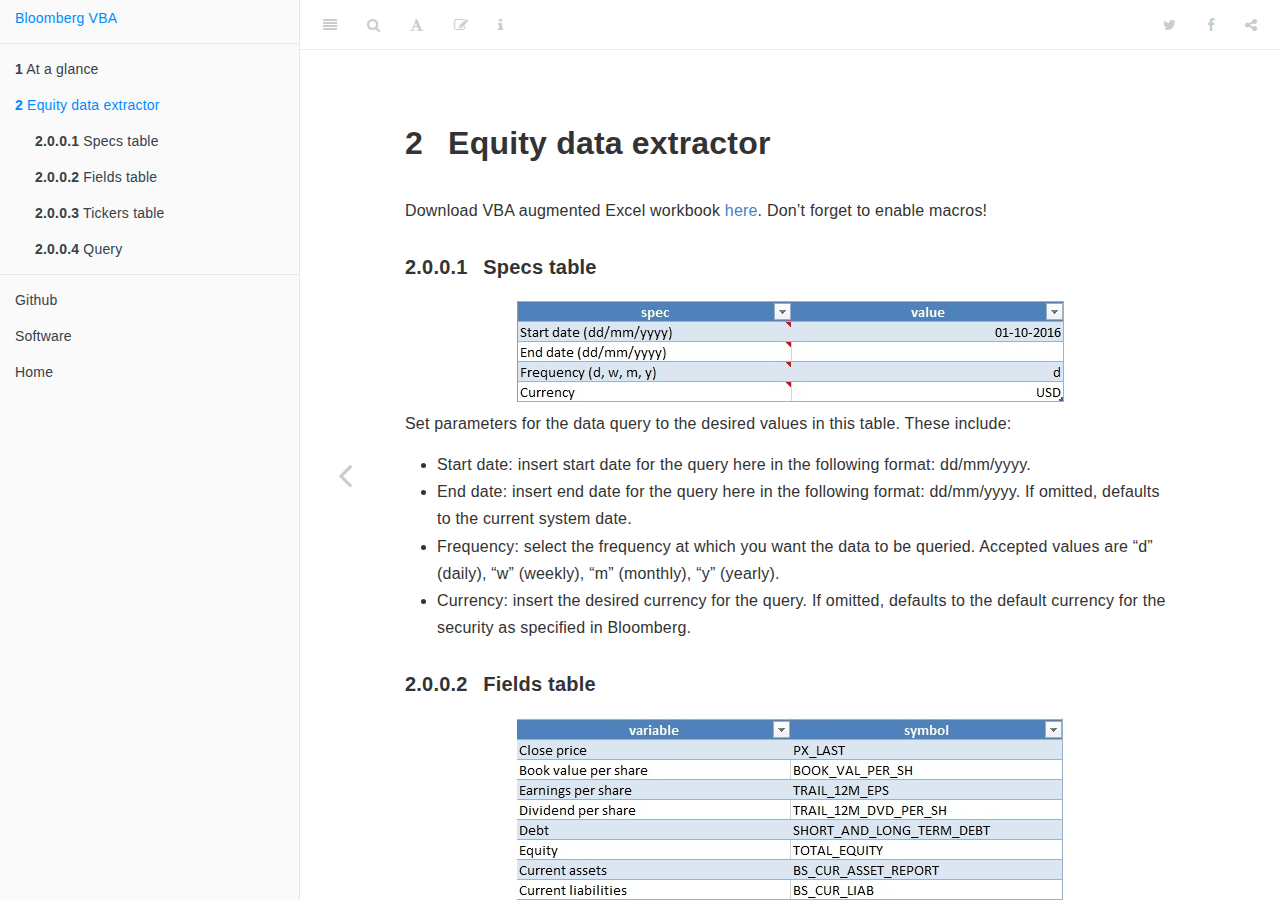
==== commit 390af97b: "equity data extractor" ====
--- a/_book/equity-data-extractor.html
+++ b/_book/equity-data-extractor.html
@@ -4,19 +4,19 @@
 
   <meta charset="utf-8" />
   <meta http-equiv="X-UA-Compatible" content="IE=edge" />
-  <title>2 Equity data extractor | Full stack data-science finance (small) project</title>
+  <title>2 Equity data extractor | VBA augmented Excel tools for Bloomberg data extraction</title>
   <meta name="description" content="fintech" />
   <meta name="generator" content="bookdown 0.14 and GitBook 2.6.7" />
 
-  <meta property="og:title" content="2 Equity data extractor | Full stack data-science finance (small) project" />
+  <meta property="og:title" content="2 Equity data extractor | VBA augmented Excel tools for Bloomberg data extraction" />
   <meta property="og:type" content="book" />
   
   
   <meta property="og:description" content="fintech" />
-  <meta name="github-repo" content="bautheac/MLWorkshop" />
+  <meta name="github-repo" content="bautheac/BloombergVBA" />
 
   <meta name="twitter:card" content="summary" />
-  <meta name="twitter:title" content="2 Equity data extractor | Full stack data-science finance (small) project" />
+  <meta name="twitter:title" content="2 Equity data extractor | VBA augmented Excel tools for Bloomberg data extraction" />
   
   <meta name="twitter:description" content="fintech" />
   
@@ -70,7 +70,12 @@
 
 <li class="divider"></li>
 <li class="chapter" data-level="1" data-path="index.html"><a href="index.html"><i class="fa fa-check"></i><b>1</b> At a glance</a></li>
-<li class="chapter" data-level="2" data-path="equity-data-extractor.html"><a href="equity-data-extractor.html"><i class="fa fa-check"></i><b>2</b> Equity data extractor</a></li>
+<li class="chapter" data-level="2" data-path="equity-data-extractor.html"><a href="equity-data-extractor.html"><i class="fa fa-check"></i><b>2</b> Equity data extractor</a><ul>
+<li class="chapter" data-level="2.0.0.1" data-path="equity-data-extractor.html"><a href="equity-data-extractor.html#specs-table"><i class="fa fa-check"></i><b>2.0.0.1</b> Specs table</a></li>
+<li class="chapter" data-level="2.0.0.2" data-path="equity-data-extractor.html"><a href="equity-data-extractor.html#fields-table"><i class="fa fa-check"></i><b>2.0.0.2</b> Fields table</a></li>
+<li class="chapter" data-level="2.0.0.3" data-path="equity-data-extractor.html"><a href="equity-data-extractor.html#tickers-table"><i class="fa fa-check"></i><b>2.0.0.3</b> Tickers table</a></li>
+<li class="chapter" data-level="2.0.0.4" data-path="equity-data-extractor.html"><a href="equity-data-extractor.html#query"><i class="fa fa-check"></i><b>2.0.0.4</b> Query</a></li>
+</ul></li>
 <li class="divider"></li>
 <li><a href="https://github.com/bautheac/BloombergVBA">Github</a></li>
 <li><a href="http://bautheac.com/software.html">Software</a></li>
@@ -85,7 +90,7 @@
       <div class="body-inner">
         <div class="book-header" role="navigation">
           <h1>
-            <i class="fa fa-circle-o-notch fa-spin"></i><a href="./">Full stack data-science finance (small) project</a>
+            <i class="fa fa-circle-o-notch fa-spin"></i><a href="./">VBA augmented Excel tools for Bloomberg data extraction</a>
           </h1>
         </div>
 
@@ -95,8 +100,59 @@
             <section class="normal" id="section-">
 <div id="equity-data-extractor" class="section level1">
 <h1><span class="header-section-number">2</span> Equity data extractor</h1>
-<p>Download VBA augmented Excel workbook <a href="./assets/pullit.xlsm">here</a>.</p>
-
+<p>Download VBA augmented Excel workbook <a href="./assets/equity.xlsm">here</a>. Don’t forget to enable macros!</p>
+<div id="specs-table" class="section level4">
+<h4><span class="header-section-number">2.0.0.1</span> Specs table</h4>
+<center>
+<img src="assets/table%20-%20specs.jpg" alt="Specifications table." />
+</center>
+<p>Set parameters for the data query to the desired values in this table. These include:</p>
+<ul>
+<li>Start date: insert start date for the query here in the following format: dd/mm/yyyy.<br />
+</li>
+<li>End date: insert end date for the query here in the following format: dd/mm/yyyy. If omitted, defaults to the current system date.<br />
+</li>
+<li>Frequency: select the frequency at which you want the data to be queried. Accepted values are “d” (daily), “w” (weekly), “m” (monthly), “y” (yearly).<br />
+</li>
+<li>Currency: insert the desired currency for the query. If omitted, defaults to the default currency for the security as specified in Bloomberg.</li>
+</ul>
+</div>
+<div id="fields-table" class="section level4">
+<h4><span class="header-section-number">2.0.0.2</span> Fields table</h4>
+<center>
+<img src="assets/table%20-%20variables.jpg" alt="Fields table." />
+</center>
+<p>Indicate the desired field(s) for the data query in this table by using the corresponding Bloomberg symbol(s). Bloomberg uses symbols to refer to security variables. You can find desired field symbols on a Bloomberg terminal by typing the full name of a variable in the search bar of a Bloomberg window and hitting the GO button. The corresponding symbol will appear in search results. For instance the Bloomberg symbol for a security close price is “PX_LAST” while that for the book value per share is “BOOK_VAL_PER_SH”, etc. Add or delete fields from the table as desired for the corresponding query. Add a new field by adding a row to the table and filling the corresponding values. Right clic on a cell in the table, navigate to the “insert” tab and select the desired action:</p>
+<center>
+<img src="assets/table%20-%20add%20row.jpg" alt="Add row." />
+</center>
+<p>Delete fields in a similar way:</p>
+<center>
+<img src="assets/table%20-%20delete%20row.jpg" alt="Delete row." />
+</center>
+</div>
+<div id="tickers-table" class="section level4">
+<h4><span class="header-section-number">2.0.0.3</span> Tickers table</h4>
+<center>
+<img src="assets/table%20-%20tickers.jpg" alt="Tickers table." />
+</center>
+<p>Indicate the desired security(ies) for the data query in this table by using the corresponding Bloomberg ticker(s). Bloomberg uses tickers to refer to securities. You can find desired tickers on a Bloomberg terminal by typing the full name of a security in the search bar of a Bloomberg window and hitting the GO button. The corresponding ticker will appear in search results. For example the Bloomberg ticker for the Archer-Daniels-Midland corporation is “ADM US Equity” while that for Hewlett Packard is “HPE US Equity”, etc. Add or delete tickers from the table as desired in the same way as you add or delete fields in the fields table as demonstrated above. This table also queries static, qualitative data for the corresponding securities. Add or delete fields from the table as desired for the corresponding query. Add a new field by adding a column to the table and filling the corresponding values. Right clic on a cell in the table, navigate to the “insert” tab and select the desired action:</p>
+<center>
+<img src="assets/table%20-%20add%20column.jpg" alt="Add column." />
+</center>
+<p>Delete fields in a similar way:</p>
+<center>
+<img src="assets/table%20-%20delete%20column.jpg" alt="Delete column." />
+</center>
+</div>
+<div id="query" class="section level4">
+<h4><span class="header-section-number">2.0.0.4</span> Query</h4>
+<center>
+<img src="assets/button%20-%20query.jpg" alt="Query button." />
+</center>
+<p>Once you’re all set hit the query button and wait for the data to be fetched. Note that you must be on a working Bloomberg terminal with an open Bloomberg session to be able to successfully run the query.</p>
+
+</div>
 </div>
 <div id="disqus_thread"></div>
 <script>
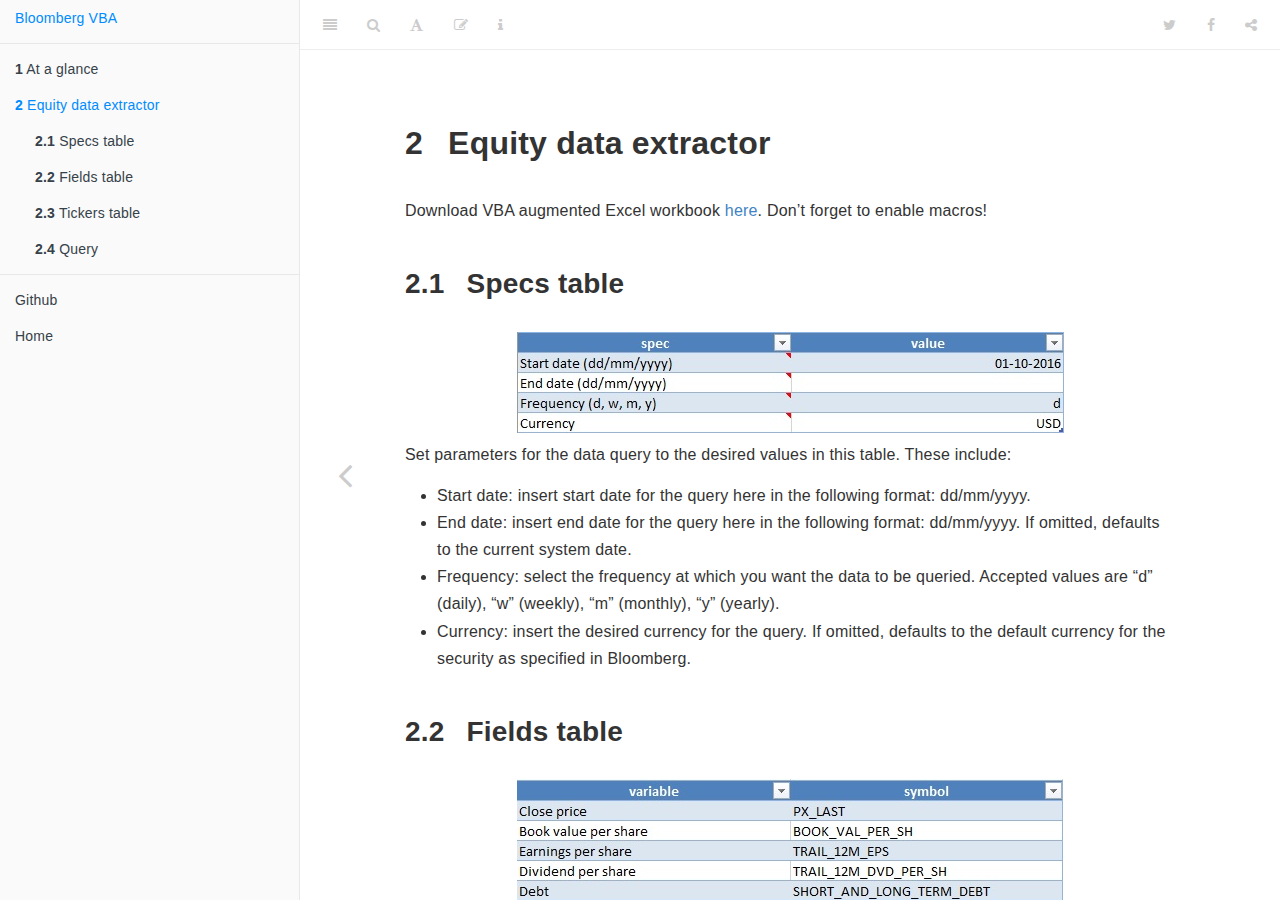
==== commit 3ff0b93c: "split by chapter rather than section" ====
--- a/_book/equity-data-extractor.html
+++ b/_book/equity-data-extractor.html
@@ -6,7 +6,7 @@
   <meta http-equiv="X-UA-Compatible" content="IE=edge" />
   <title>2 Equity data extractor | VBA augmented Excel tools for Bloomberg data extraction</title>
   <meta name="description" content="fintech" />
-  <meta name="generator" content="bookdown 0.14 and GitBook 2.6.7" />
+  <meta name="generator" content="bookdown 0.16 and GitBook 2.6.7" />
 
   <meta property="og:title" content="2 Equity data extractor | VBA augmented Excel tools for Bloomberg data extraction" />
   <meta property="og:type" content="book" />
@@ -24,7 +24,7 @@
 <meta name="author" content="Olivier Bauthéac" />
 
 
-<meta name="date" content="2019-10-09" />
+<meta name="date" content="2020-02-18" />
 
   <meta name="viewport" content="width=device-width, initial-scale=1" />
   <meta name="apple-mobile-web-app-capable" content="yes" />
@@ -66,19 +66,18 @@
       <nav role="navigation">
 
 <ul class="summary">
-<li><a href="./">Bloomberg VBA</a></li>
+<li><a href="https://www.bautheac.com/tech/BloombergVBA/_book/index.html">Bloomberg VBA</a></li>
 
 <li class="divider"></li>
 <li class="chapter" data-level="1" data-path="index.html"><a href="index.html"><i class="fa fa-check"></i><b>1</b> At a glance</a></li>
 <li class="chapter" data-level="2" data-path="equity-data-extractor.html"><a href="equity-data-extractor.html"><i class="fa fa-check"></i><b>2</b> Equity data extractor</a><ul>
-<li class="chapter" data-level="2.0.0.1" data-path="equity-data-extractor.html"><a href="equity-data-extractor.html#specs-table"><i class="fa fa-check"></i><b>2.0.0.1</b> Specs table</a></li>
-<li class="chapter" data-level="2.0.0.2" data-path="equity-data-extractor.html"><a href="equity-data-extractor.html#fields-table"><i class="fa fa-check"></i><b>2.0.0.2</b> Fields table</a></li>
-<li class="chapter" data-level="2.0.0.3" data-path="equity-data-extractor.html"><a href="equity-data-extractor.html#tickers-table"><i class="fa fa-check"></i><b>2.0.0.3</b> Tickers table</a></li>
-<li class="chapter" data-level="2.0.0.4" data-path="equity-data-extractor.html"><a href="equity-data-extractor.html#query"><i class="fa fa-check"></i><b>2.0.0.4</b> Query</a></li>
+<li class="chapter" data-level="2.1" data-path="equity-data-extractor.html"><a href="equity-data-extractor.html#specs-table"><i class="fa fa-check"></i><b>2.1</b> Specs table</a></li>
+<li class="chapter" data-level="2.2" data-path="equity-data-extractor.html"><a href="equity-data-extractor.html#fields-table"><i class="fa fa-check"></i><b>2.2</b> Fields table</a></li>
+<li class="chapter" data-level="2.3" data-path="equity-data-extractor.html"><a href="equity-data-extractor.html#tickers-table"><i class="fa fa-check"></i><b>2.3</b> Tickers table</a></li>
+<li class="chapter" data-level="2.4" data-path="equity-data-extractor.html"><a href="equity-data-extractor.html#query"><i class="fa fa-check"></i><b>2.4</b> Query</a></li>
 </ul></li>
 <li class="divider"></li>
 <li><a href="https://github.com/bautheac/BloombergVBA">Github</a></li>
-<li><a href="http://bautheac.com/software.html">Software</a></li>
 <li><a href="http://bautheac.com/index.html">Home</a></li>
 
 </ul>
@@ -101,8 +100,8 @@
 <div id="equity-data-extractor" class="section level1">
 <h1><span class="header-section-number">2</span> Equity data extractor</h1>
 <p>Download VBA augmented Excel workbook <a href="./assets/equity.xlsm">here</a>. Don’t forget to enable macros!</p>
-<div id="specs-table" class="section level4">
-<h4><span class="header-section-number">2.0.0.1</span> Specs table</h4>
+<div id="specs-table" class="section level2">
+<h2><span class="header-section-number">2.1</span> Specs table</h2>
 <center>
 <img src="assets/table%20-%20specs.jpg" alt="Specifications table." />
 </center>
@@ -117,8 +116,8 @@
 <li>Currency: insert the desired currency for the query. If omitted, defaults to the default currency for the security as specified in Bloomberg.</li>
 </ul>
 </div>
-<div id="fields-table" class="section level4">
-<h4><span class="header-section-number">2.0.0.2</span> Fields table</h4>
+<div id="fields-table" class="section level2">
+<h2><span class="header-section-number">2.2</span> Fields table</h2>
 <center>
 <img src="assets/table%20-%20variables.jpg" alt="Fields table." />
 </center>
@@ -131,8 +130,8 @@
 <img src="assets/table%20-%20delete%20row.jpg" alt="Delete row." />
 </center>
 </div>
-<div id="tickers-table" class="section level4">
-<h4><span class="header-section-number">2.0.0.3</span> Tickers table</h4>
+<div id="tickers-table" class="section level2">
+<h2><span class="header-section-number">2.3</span> Tickers table</h2>
 <center>
 <img src="assets/table%20-%20tickers.jpg" alt="Tickers table." />
 </center>
@@ -145,8 +144,8 @@
 <img src="assets/table%20-%20delete%20column.jpg" alt="Delete column." />
 </center>
 </div>
-<div id="query" class="section level4">
-<h4><span class="header-section-number">2.0.0.4</span> Query</h4>
+<div id="query" class="section level2">
+<h2><span class="header-section-number">2.4</span> Query</h2>
 <center>
 <img src="assets/button%20-%20query.jpg" alt="Query button." />
 </center>
@@ -191,12 +190,11 @@
 "github": false,
 "facebook": true,
 "twitter": true,
-"google": false,
 "linkedin": false,
 "weibo": false,
 "instapaper": false,
 "vk": false,
-"all": ["facebook", "google", "twitter", "linkedin", "weibo", "instapaper"]
+"all": ["facebook", "twitter", "linkedin", "weibo", "instapaper"]
 },
 "fontsettings": {
 "theme": "white",
@@ -204,10 +202,14 @@
 "size": 2
 },
 "edit": {
-"link": "https://github.com/bautheac/MLWorkshop/edit/master/01-equity.rmd",
+"link": "https://github.com/bautheac/BloombergVBA/edit/master/01-equity.rmd",
 "text": "Edit"
 },
 "history": {
+"link": null,
+"text": null
+},
+"view": {
 "link": null,
 "text": null
 },
--- a/_book/style.css
+++ b/_book/style.css
@@ -1,3 +1,11 @@
+img {
+    transition: all 1s;
+}
+
+img:hover {
+    transform: scale(1.1);
+}
+
 p.caption {
   color: #777;
   margin-top: 10px;
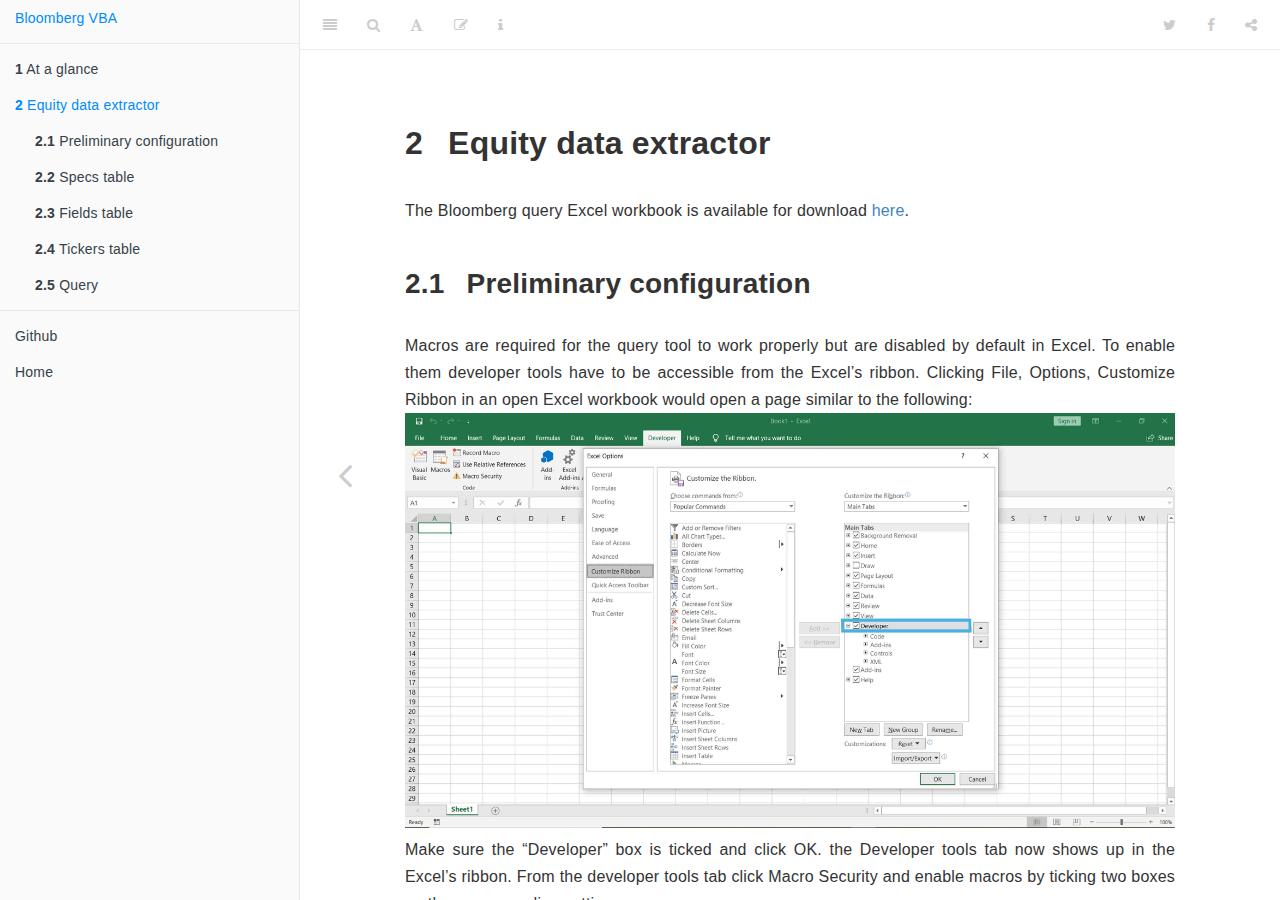
==== commit 17c5f4b4: "New brew" ====
--- a/_book/equity-data-extractor.html
+++ b/_book/equity-data-extractor.html
@@ -1,30 +1,30 @@
 <!DOCTYPE html>
-<html xmlns="http://www.w3.org/1999/xhtml" lang="" xml:lang="">
+<html lang="" xml:lang="">
 <head>
 
   <meta charset="utf-8" />
   <meta http-equiv="X-UA-Compatible" content="IE=edge" />
-  <title>2 Equity data extractor | VBA augmented Excel tools for Bloomberg data extraction</title>
-  <meta name="description" content="fintech" />
-  <meta name="generator" content="bookdown 0.16 and GitBook 2.6.7" />
-
-  <meta property="og:title" content="2 Equity data extractor | VBA augmented Excel tools for Bloomberg data extraction" />
+  <title>2 Equity data extractor | Bloomberg Excel query tool for time series data extraction</title>
+  <meta name="description" content="Although a Bloomberg terminal is a gold mine for the researcher/student in finance and/or financial economics, working with Bloomberg can be intimidating at first. The Excel tool hereby put forward is designed to facilitate the matter by substituting complexity for practicality." />
+  <meta name="generator" content="bookdown 0.20 and GitBook 2.6.7" />
+
+  <meta property="og:title" content="2 Equity data extractor | Bloomberg Excel query tool for time series data extraction" />
   <meta property="og:type" content="book" />
   
   
-  <meta property="og:description" content="fintech" />
-  <meta name="github-repo" content="bautheac/BloombergVBA" />
+  <meta property="og:description" content="Although a Bloomberg terminal is a gold mine for the researcher/student in finance and/or financial economics, working with Bloomberg can be intimidating at first. The Excel tool hereby put forward is designed to facilitate the matter by substituting complexity for practicality." />
+  <meta name="github-repo" content="bautheac/bbgvba" />
 
   <meta name="twitter:card" content="summary" />
-  <meta name="twitter:title" content="2 Equity data extractor | VBA augmented Excel tools for Bloomberg data extraction" />
-  
-  <meta name="twitter:description" content="fintech" />
+  <meta name="twitter:title" content="2 Equity data extractor | Bloomberg Excel query tool for time series data extraction" />
+  
+  <meta name="twitter:description" content="Although a Bloomberg terminal is a gold mine for the researcher/student in finance and/or financial economics, working with Bloomberg can be intimidating at first. The Excel tool hereby put forward is designed to facilitate the matter by substituting complexity for practicality." />
   
 
 <meta name="author" content="Olivier Bauthéac" />
 
 
-<meta name="date" content="2020-02-18" />
+<meta name="date" content="2020-09-21" />
 
   <meta name="viewport" content="width=device-width, initial-scale=1" />
   <meta name="apple-mobile-web-app-capable" content="yes" />
@@ -50,6 +50,7 @@
 
 
 
+<script src="book_assets/accessible-code-block-0.0.1/empty-anchor.js"></script>
 
 
 
@@ -71,13 +72,14 @@
 <li class="divider"></li>
 <li class="chapter" data-level="1" data-path="index.html"><a href="index.html"><i class="fa fa-check"></i><b>1</b> At a glance</a></li>
 <li class="chapter" data-level="2" data-path="equity-data-extractor.html"><a href="equity-data-extractor.html"><i class="fa fa-check"></i><b>2</b> Equity data extractor</a><ul>
-<li class="chapter" data-level="2.1" data-path="equity-data-extractor.html"><a href="equity-data-extractor.html#specs-table"><i class="fa fa-check"></i><b>2.1</b> Specs table</a></li>
-<li class="chapter" data-level="2.2" data-path="equity-data-extractor.html"><a href="equity-data-extractor.html#fields-table"><i class="fa fa-check"></i><b>2.2</b> Fields table</a></li>
-<li class="chapter" data-level="2.3" data-path="equity-data-extractor.html"><a href="equity-data-extractor.html#tickers-table"><i class="fa fa-check"></i><b>2.3</b> Tickers table</a></li>
-<li class="chapter" data-level="2.4" data-path="equity-data-extractor.html"><a href="equity-data-extractor.html#query"><i class="fa fa-check"></i><b>2.4</b> Query</a></li>
+<li class="chapter" data-level="2.1" data-path="equity-data-extractor.html"><a href="equity-data-extractor.html#preliminary-configuration"><i class="fa fa-check"></i><b>2.1</b> Preliminary configuration</a></li>
+<li class="chapter" data-level="2.2" data-path="equity-data-extractor.html"><a href="equity-data-extractor.html#specs-table"><i class="fa fa-check"></i><b>2.2</b> Specs table</a></li>
+<li class="chapter" data-level="2.3" data-path="equity-data-extractor.html"><a href="equity-data-extractor.html#fields-table"><i class="fa fa-check"></i><b>2.3</b> Fields table</a></li>
+<li class="chapter" data-level="2.4" data-path="equity-data-extractor.html"><a href="equity-data-extractor.html#tickers-table"><i class="fa fa-check"></i><b>2.4</b> Tickers table</a></li>
+<li class="chapter" data-level="2.5" data-path="equity-data-extractor.html"><a href="equity-data-extractor.html#query"><i class="fa fa-check"></i><b>2.5</b> Query</a></li>
 </ul></li>
 <li class="divider"></li>
-<li><a href="https://github.com/bautheac/BloombergVBA">Github</a></li>
+<li><a href="https://github.com/bautheac/bbgvba">Github</a></li>
 <li><a href="http://bautheac.com/index.html">Home</a></li>
 
 </ul>
@@ -89,7 +91,7 @@
       <div class="body-inner">
         <div class="book-header" role="navigation">
           <h1>
-            <i class="fa fa-circle-o-notch fa-spin"></i><a href="./">VBA augmented Excel tools for Bloomberg data extraction</a>
+            <i class="fa fa-circle-o-notch fa-spin"></i><a href="./">Bloomberg Excel query tool for time series data extraction</a>
           </h1>
         </div>
 
@@ -99,11 +101,22 @@
             <section class="normal" id="section-">
 <div id="equity-data-extractor" class="section level1">
 <h1><span class="header-section-number">2</span> Equity data extractor</h1>
-<p>Download VBA augmented Excel workbook <a href="./assets/equity.xlsm">here</a>. Don’t forget to enable macros!</p>
+<p>The Bloomberg query Excel workbook is available for download <a href="./assets/workbooks/simple%20interface/equity.xlsm">here</a>.</p>
+<div id="preliminary-configuration" class="section level2">
+<h2><span class="header-section-number">2.1</span> Preliminary configuration</h2>
+Macros are required for the query tool to work properly but are disabled by default in Excel. To enable them developer tools have to be accessible from the Excel’s ribbon. Clicking File, Options, Customize Ribbon in an open Excel workbook would open a page similar to the following:
+<center>
+<img src="assets/pics/Enable%20macros%20-%2001.jpg" title="fig:developer tools" alt="Developer tools" />
+</center>
+Make sure the “Developer” box is ticked and click OK. the Developer tools tab now shows up in the Excel’s ribbon. From the developer tools tab click Macro Security and enable macros by ticking two boxes on the corresponding settings page:
+<center>
+<img src="assets/pics/Enable%20macros%20-%2002.jpg" title="fig:" alt="Enable macros" />
+</center>
+</div>
 <div id="specs-table" class="section level2">
-<h2><span class="header-section-number">2.1</span> Specs table</h2>
-<center>
-<img src="assets/table%20-%20specs.jpg" alt="Specifications table." />
+<h2><span class="header-section-number">2.2</span> Specs table</h2>
+<center>
+<img src="./assets/table%20-%20specs.jpg" title="fig:" alt="Specifications table." />
 </center>
 <p>Set parameters for the data query to the desired values in this table. These include:</p>
 <ul>
@@ -117,37 +130,37 @@
 </ul>
 </div>
 <div id="fields-table" class="section level2">
-<h2><span class="header-section-number">2.2</span> Fields table</h2>
-<center>
-<img src="assets/table%20-%20variables.jpg" alt="Fields table." />
+<h2><span class="header-section-number">2.3</span> Fields table</h2>
+<center>
+<img src="./assets/table%20-%20variables.jpg" title="fig:" alt="Fields table." />
 </center>
 <p>Indicate the desired field(s) for the data query in this table by using the corresponding Bloomberg symbol(s). Bloomberg uses symbols to refer to security variables. You can find desired field symbols on a Bloomberg terminal by typing the full name of a variable in the search bar of a Bloomberg window and hitting the GO button. The corresponding symbol will appear in search results. For instance the Bloomberg symbol for a security close price is “PX_LAST” while that for the book value per share is “BOOK_VAL_PER_SH”, etc. Add or delete fields from the table as desired for the corresponding query. Add a new field by adding a row to the table and filling the corresponding values. Right clic on a cell in the table, navigate to the “insert” tab and select the desired action:</p>
 <center>
-<img src="assets/table%20-%20add%20row.jpg" alt="Add row." />
+<img src="./assets/table%20-%20add%20row.jpg" title="fig:" alt="Add row." />
 </center>
 <p>Delete fields in a similar way:</p>
 <center>
-<img src="assets/table%20-%20delete%20row.jpg" alt="Delete row." />
+<img src="./assets/table%20-%20delete%20row.jpg" title="fig:" alt="Delete row." />
 </center>
 </div>
 <div id="tickers-table" class="section level2">
-<h2><span class="header-section-number">2.3</span> Tickers table</h2>
-<center>
-<img src="assets/table%20-%20tickers.jpg" alt="Tickers table." />
+<h2><span class="header-section-number">2.4</span> Tickers table</h2>
+<center>
+<img src="./assets/table%20-%20tickers.jpg" title="fig:" alt="Tickers table." />
 </center>
 <p>Indicate the desired security(ies) for the data query in this table by using the corresponding Bloomberg ticker(s). Bloomberg uses tickers to refer to securities. You can find desired tickers on a Bloomberg terminal by typing the full name of a security in the search bar of a Bloomberg window and hitting the GO button. The corresponding ticker will appear in search results. For example the Bloomberg ticker for the Archer-Daniels-Midland corporation is “ADM US Equity” while that for Hewlett Packard is “HPE US Equity”, etc. Add or delete tickers from the table as desired in the same way as you add or delete fields in the fields table as demonstrated above. This table also queries static, qualitative data for the corresponding securities. Add or delete fields from the table as desired for the corresponding query. Add a new field by adding a column to the table and filling the corresponding values. Right clic on a cell in the table, navigate to the “insert” tab and select the desired action:</p>
 <center>
-<img src="assets/table%20-%20add%20column.jpg" alt="Add column." />
+<img src="./assets/table%20-%20add%20column.jpg" title="fig:" alt="Add column." />
 </center>
 <p>Delete fields in a similar way:</p>
 <center>
-<img src="assets/table%20-%20delete%20column.jpg" alt="Delete column." />
+<img src="./assets/table%20-%20delete%20column.jpg" title="fig:" alt="Delete column." />
 </center>
 </div>
 <div id="query" class="section level2">
-<h2><span class="header-section-number">2.4</span> Query</h2>
-<center>
-<img src="assets/button%20-%20query.jpg" alt="Query button." />
+<h2><span class="header-section-number">2.5</span> Query</h2>
+<center>
+<img src="./assets/button%20-%20query.jpg" title="fig:" alt="Query button." />
 </center>
 <p>Once you’re all set hit the query button and wait for the data to be fetched. Note that you must be on a working Bloomberg terminal with an open Bloomberg session to be able to successfully run the query.</p>
 
--- a/_book/style.css
+++ b/_book/style.css
@@ -20,6 +20,6 @@
 pre code {
   white-space: inherit;
 }
-p {
+body {
   text-align: justify;
 }
